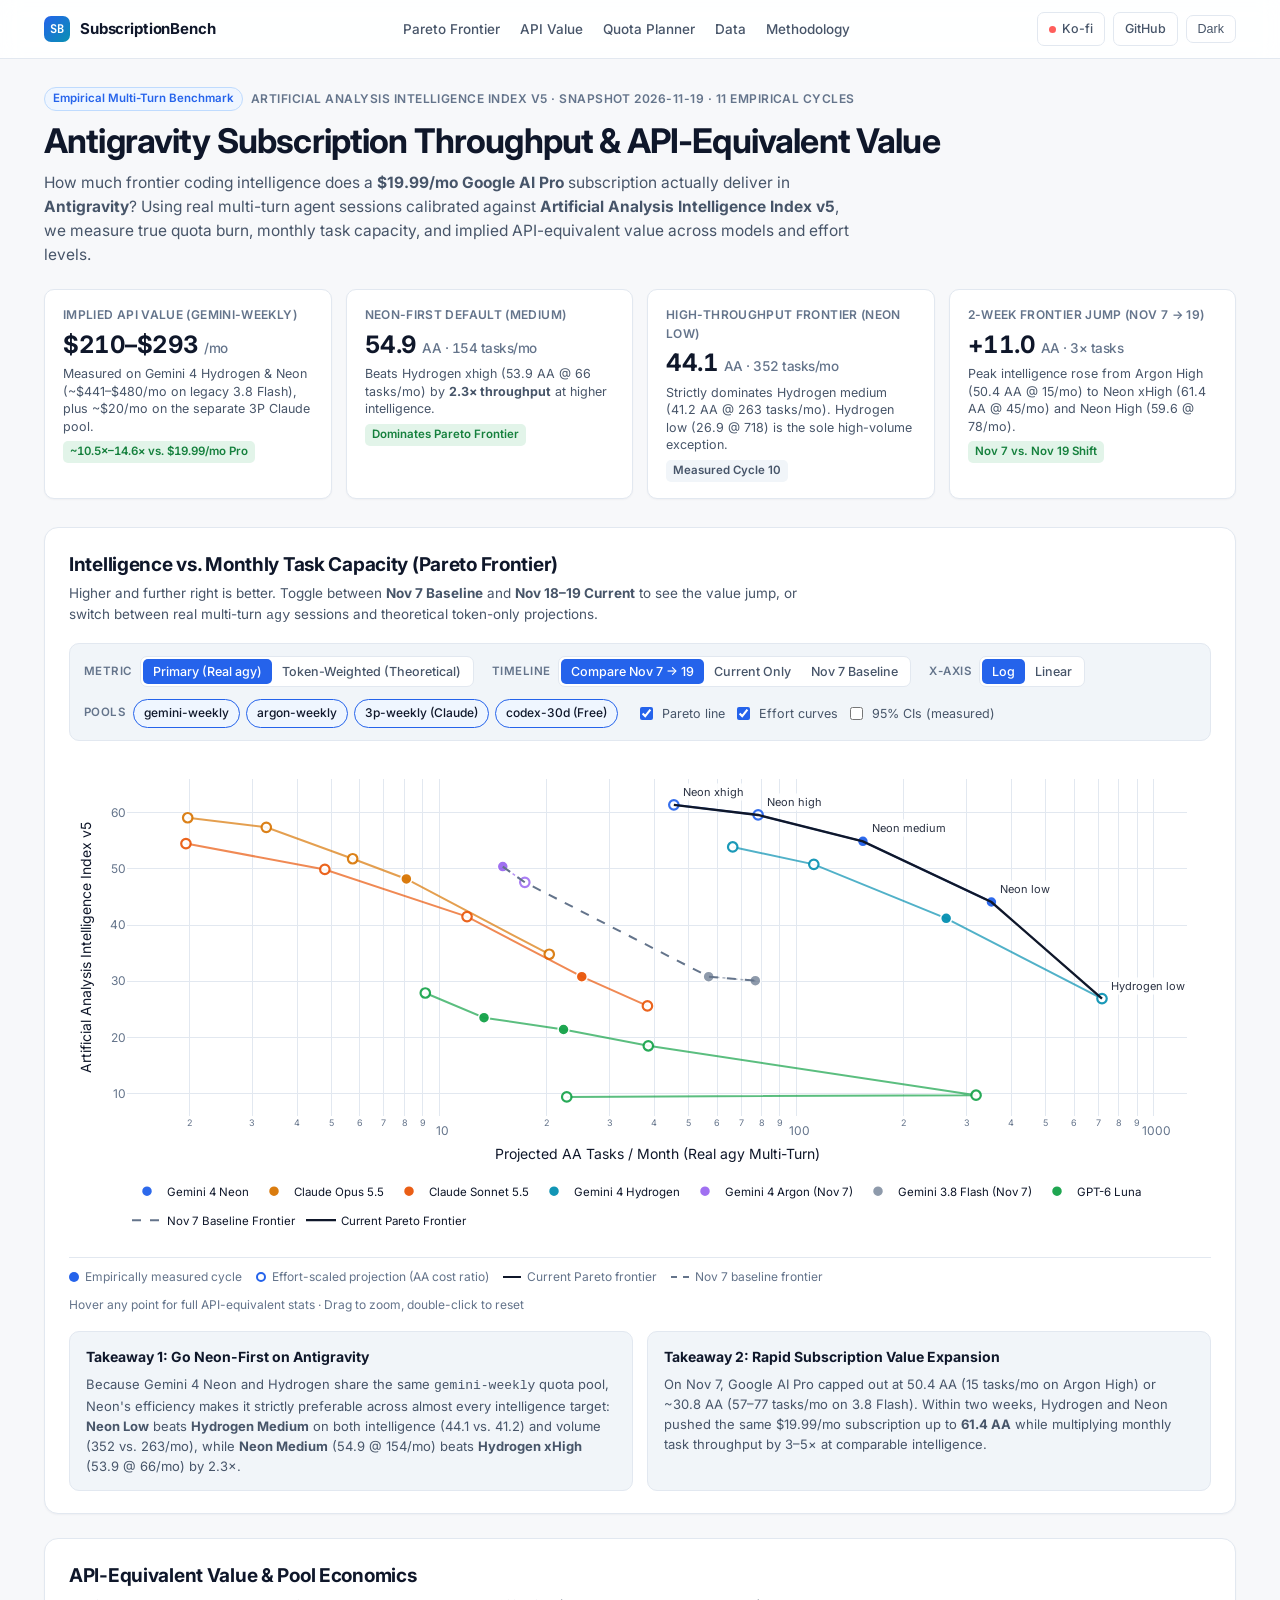
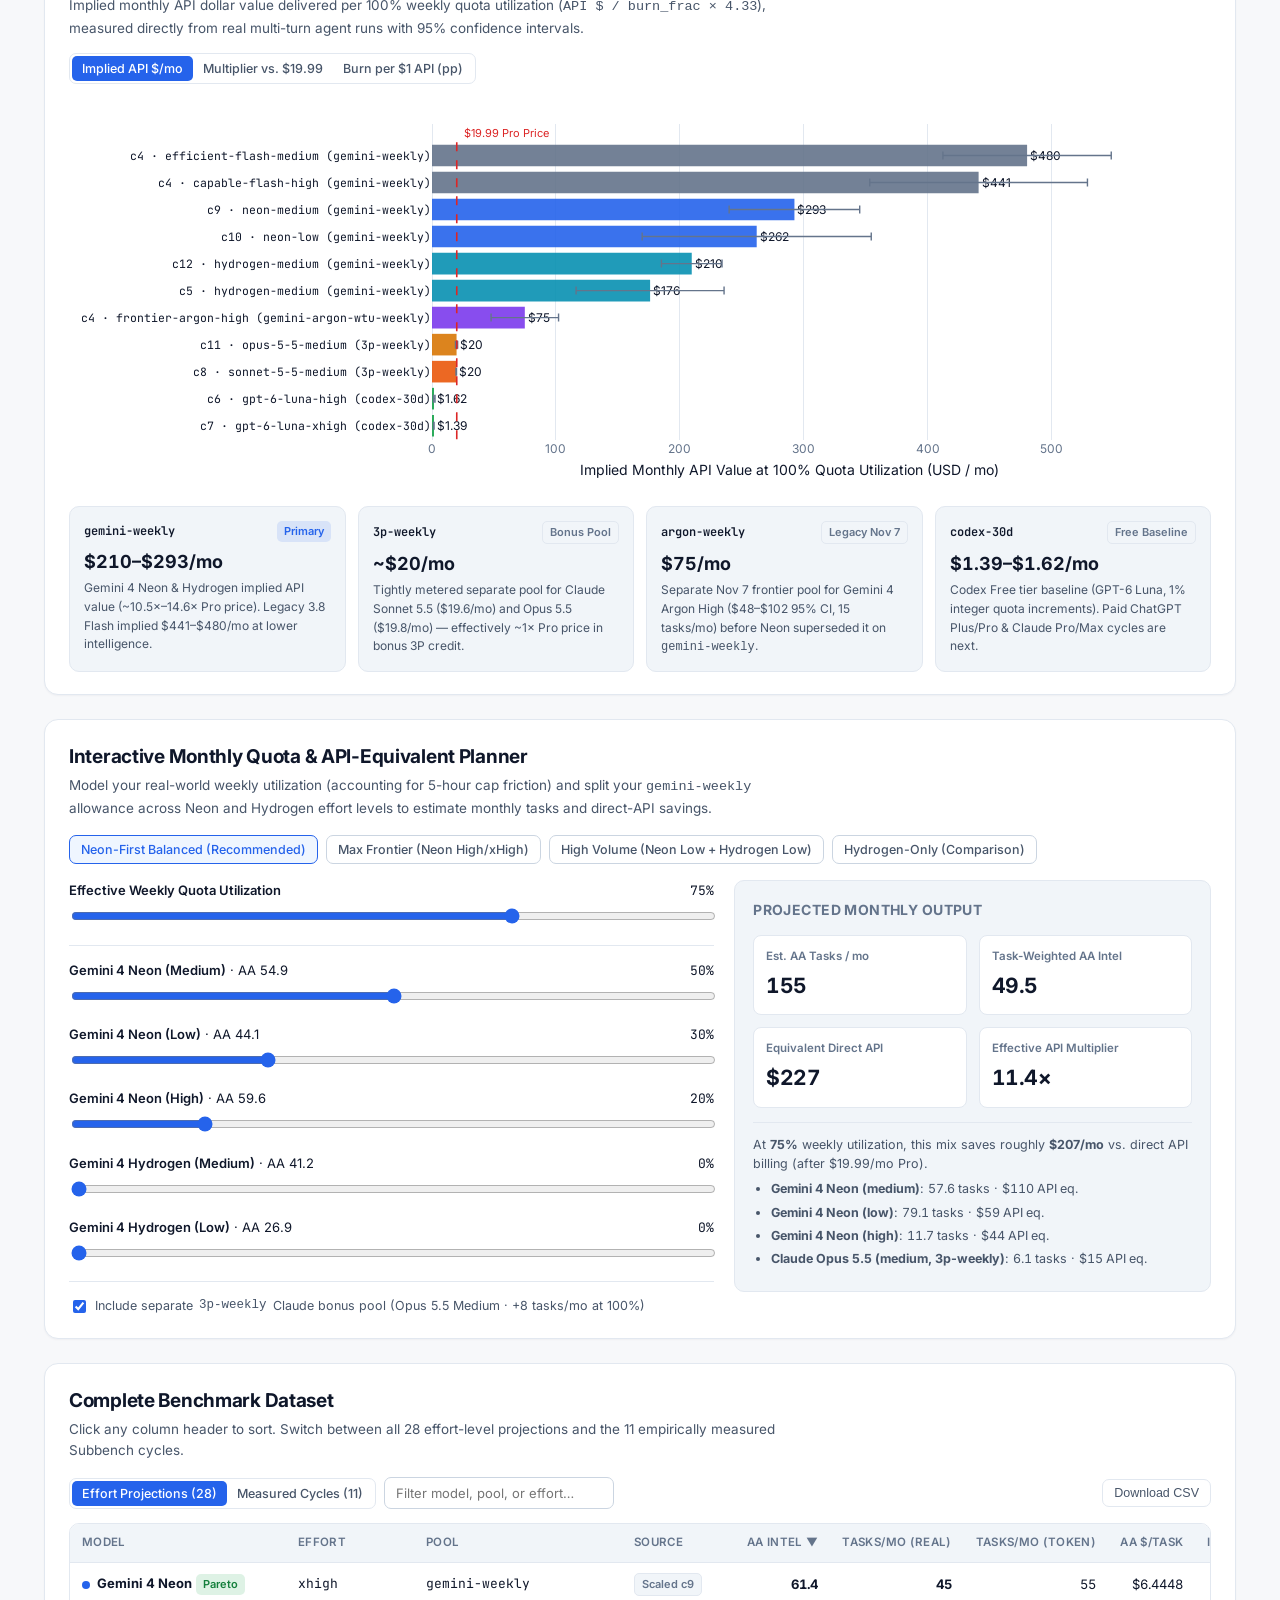
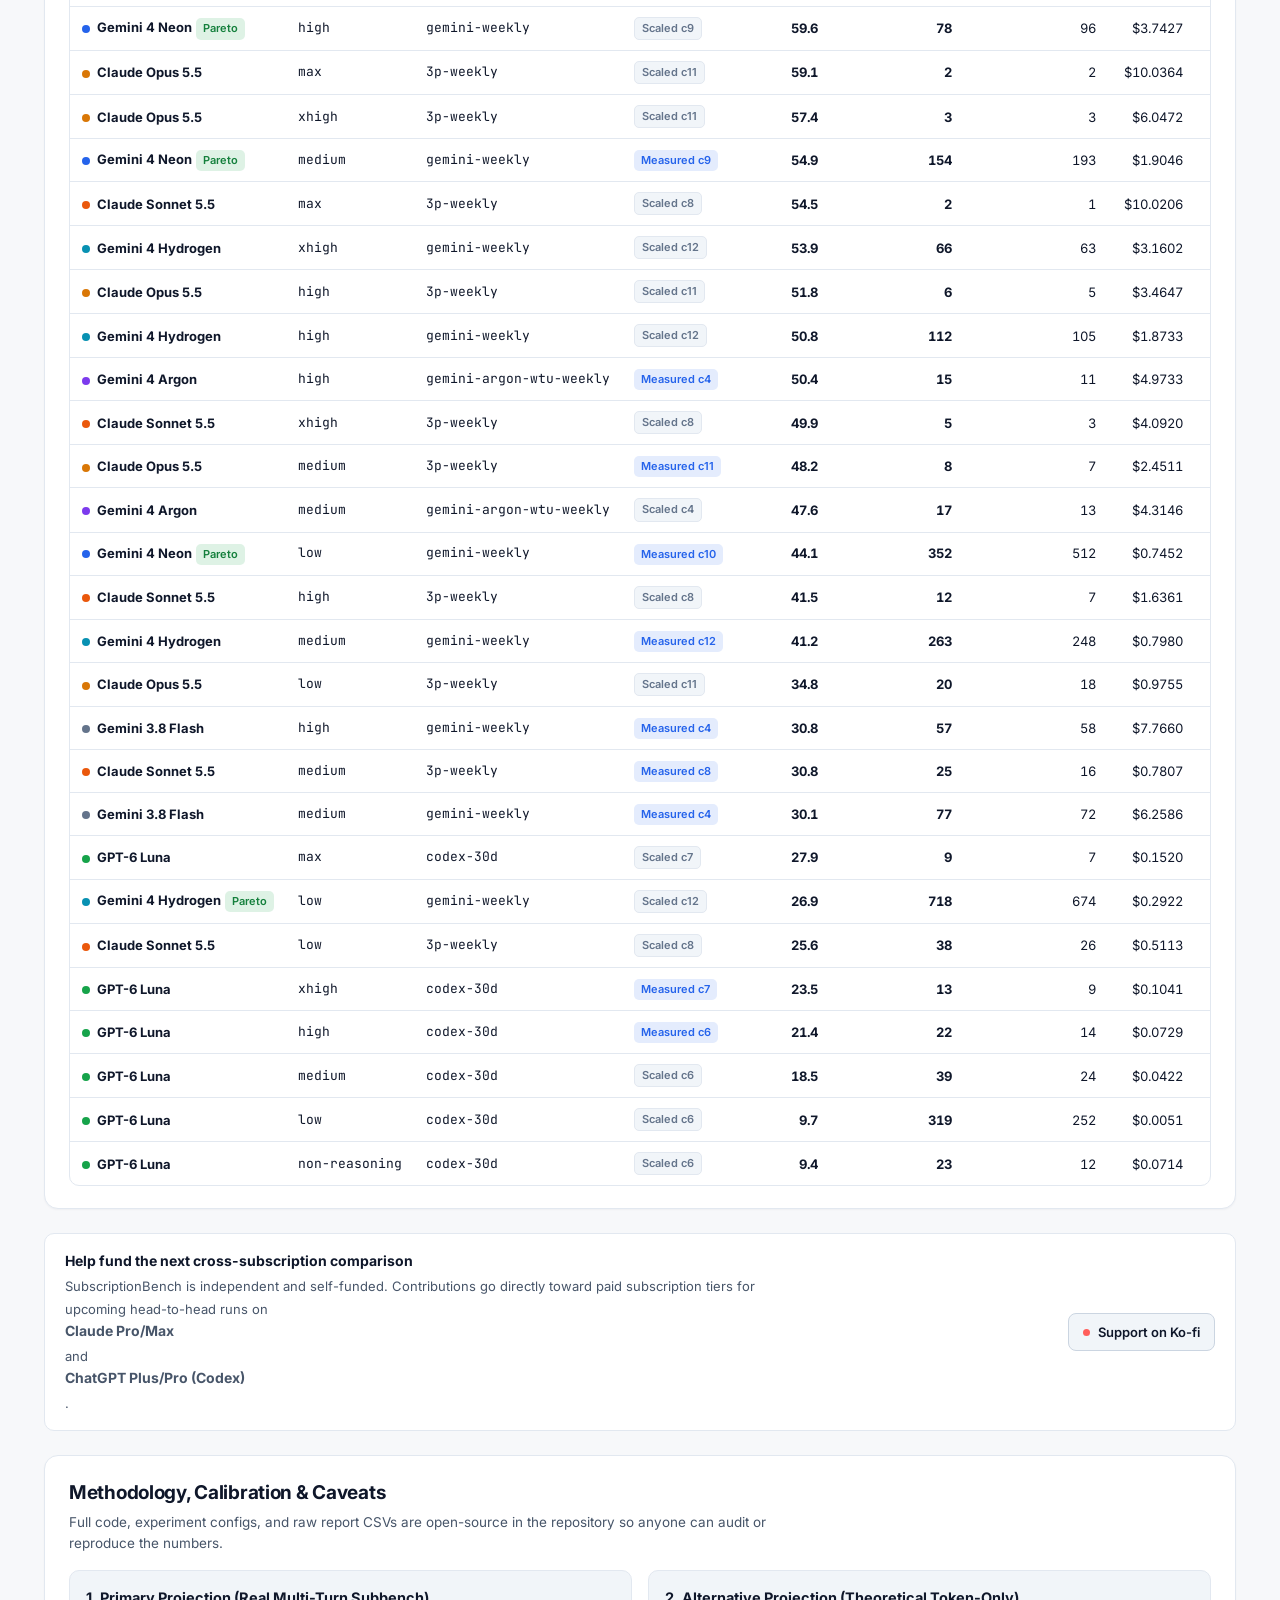
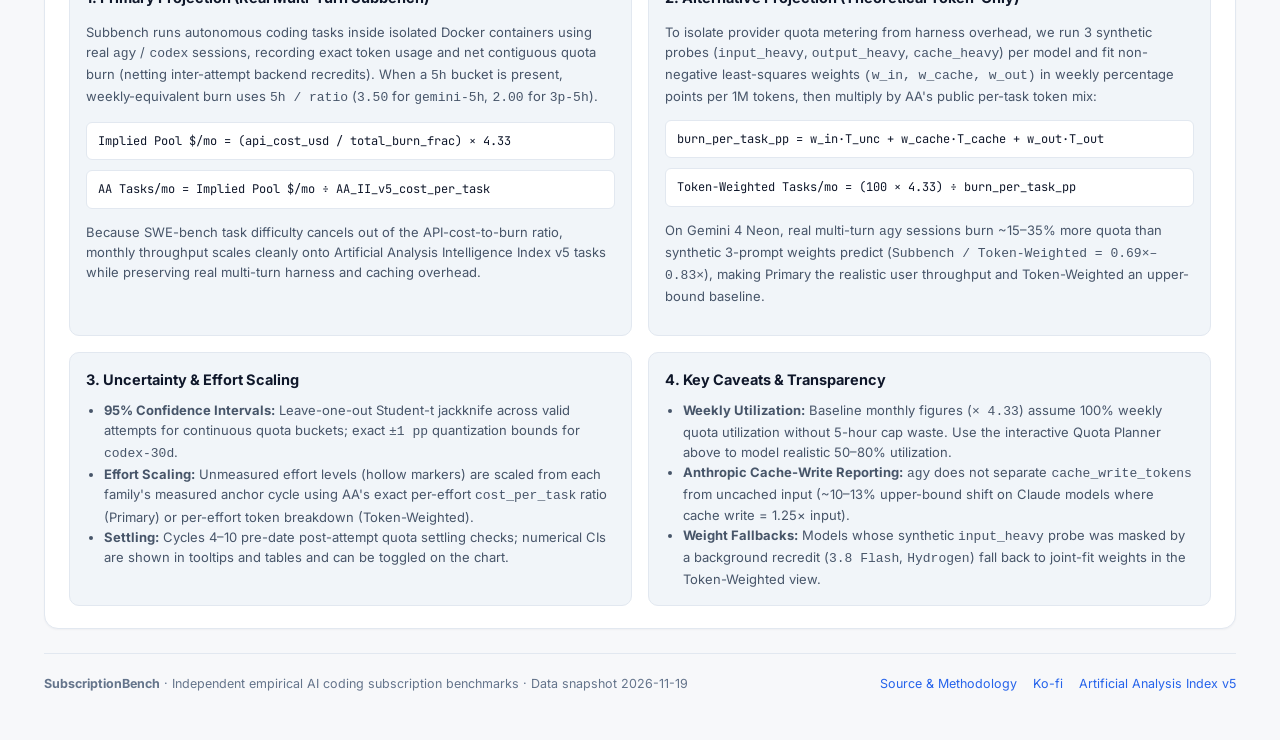
==== site/index.html @ be433f8e "feat(site): add interactive GitHub Pages benchmark dashboard and deploy workflow" ====
<!DOCTYPE html>
<html lang="en">
<head>
  <meta charset="UTF-8" />
  <meta name="viewport" content="width=device-width, initial-scale=1.0" />
  <title>SubscriptionBench — Antigravity Quota, Intelligence &amp; API-Equivalent Benchmark</title>
  <meta
    name="description"
    content="Empirical subscription quota and intelligence-per-dollar benchmark for Google AI Pro Antigravity (Gemini 4 Neon, Hydrogen, Argon, 3.8 Flash, Claude 5.5 3P) and Codex Free."
  />
  <meta property="og:title" content="SubscriptionBench — Antigravity Quota &amp; API-Equivalent Benchmark" />
  <meta
    property="og:description"
    content="Empirical multi-turn quota testing showing how Google AI Pro Antigravity value jumped with Gemini 4 Hydrogen &amp; Neon—and why Neon-first dominates the Pareto frontier."
  />
  <meta property="og:type" content="website" />
  <link rel="preconnect" href="https://fonts.googleapis.com" />
  <link rel="preconnect" href="https://fonts.gstatic.com" crossorigin />
  <link
    href="https://fonts.googleapis.com/css2?family=Inter:wght@400;500;600;700&family=JetBrains+Mono:wght@400;500;600;700&display=swap"
    rel="stylesheet"
  />
  <link rel="stylesheet" href="./styles.css" />
  <script src="https://cdn.plot.ly/plotly-2.35.2.min.js" defer></script>
  <script src="./config.js" defer></script>
  <script src="./app.js" defer></script>
</head>
<body>
  <header class="topbar">
    <div class="topbar-inner">
      <a class="brand" href="#top">
        <span class="brand-mark">SB</span>
        <span>SubscriptionBench</span>
      </a>
      <nav class="nav-links" aria-label="Primary">
        <a href="#pareto">Pareto Frontier</a>
        <a href="#api-value">API Value</a>
        <a href="#planner">Quota Planner</a>
        <a href="#data-table">Data</a>
        <a href="#methodology">Methodology</a>
      </nav>
      <div class="topbar-actions">
        <a id="nav-kofi" class="btn-subtle kofi-chip" href="https://ko-fi.com/YOUR_KOFI_HANDLE" target="_blank" rel="noopener noreferrer">
          <span class="kofi-dot" aria-hidden="true"></span>
          <span>Ko-fi</span>
        </a>
        <a id="nav-github" class="btn-subtle" href="https://github.com/YOUR_USERNAME/SubscriptionBench" target="_blank" rel="noopener noreferrer">
          GitHub
        </a>
        <button id="theme-toggle" class="btn-subtle" type="button" aria-label="Toggle color theme">
          Dark
        </button>
      </div>
    </div>
  </header>

  <main id="top" class="container">
    <!-- Hero -->
    <section class="hero">
      <div class="hero-eyebrow">
        <span class="pill-tag">Empirical Multi-Turn Benchmark</span>
        <span id="meta-snapshot">AA Intelligence Index v5 · Snapshot 2026-11-19</span>
      </div>
      <h1>Antigravity Subscription Throughput &amp; API-Equivalent Value</h1>
      <p class="hero-lead">
        How much frontier coding intelligence does a <strong>$19.99/mo Google AI Pro</strong> subscription actually deliver in
        <strong>Antigravity</strong>? Using real multi-turn agent sessions calibrated against
        <strong>Artificial Analysis Intelligence Index v5</strong>, we measure true quota burn, monthly task capacity, and implied API-equivalent value across models and effort levels.
      </p>

      <!-- KPI Strip -->
      <div class="kpi-grid">
        <div class="kpi-card">
          <div class="kpi-label">Implied API Value (gemini-weekly)</div>
          <div class="kpi-value tabular">$210–$293 <span class="kpi-unit">/mo</span></div>
          <div class="kpi-sub">Measured on Gemini 4 Hydrogen &amp; Neon (~$441–$480/mo on legacy 3.8 Flash), plus ~$20/mo on the separate 3P Claude pool.</div>
          <span class="kpi-badge positive tabular">~10.5×–14.6× vs. $19.99/mo Pro</span>
        </div>
        <div class="kpi-card">
          <div class="kpi-label">Neon-First Default (Medium)</div>
          <div class="kpi-value tabular">54.9 <span class="kpi-unit">AA · 154 tasks/mo</span></div>
          <div class="kpi-sub">Beats Hydrogen xhigh (53.9 AA @ 66 tasks/mo) by <strong>2.3× throughput</strong> at higher intelligence.</div>
          <span class="kpi-badge positive">Dominates Pareto Frontier</span>
        </div>
        <div class="kpi-card">
          <div class="kpi-label">High-Throughput Frontier (Neon Low)</div>
          <div class="kpi-value tabular">44.1 <span class="kpi-unit">AA · 352 tasks/mo</span></div>
          <div class="kpi-sub">Strictly dominates Hydrogen medium (41.2 AA @ 263 tasks/mo). Hydrogen low (26.9 @ 718) is the sole high-volume exception.</div>
          <span class="kpi-badge">Measured Cycle 10</span>
        </div>
        <div class="kpi-card">
          <div class="kpi-label">2-Week Frontier Jump (Nov 7 → 19)</div>
          <div class="kpi-value tabular">+11.0 <span class="kpi-unit">AA · 3× tasks</span></div>
          <div class="kpi-sub">Peak intelligence rose from Argon High (50.4 AA @ 15/mo) to Neon xHigh (61.4 AA @ 45/mo) and Neon High (59.6 @ 78/mo).</div>
          <span class="kpi-badge positive">Nov 7 vs. Nov 19 Shift</span>
        </div>
      </div>
    </section>

    <!-- Section 1: Interactive Pareto Frontier -->
    <section id="pareto" class="section-card">
      <div class="section-header">
        <div>
          <h2 class="section-title">Intelligence vs. Monthly Task Capacity (Pareto Frontier)</h2>
          <p class="section-desc">
            Higher and further right is better. Toggle between <strong>Nov 7 Baseline</strong> and <strong>Nov 18–19 Current</strong> to see the value jump, or switch between real multi-turn <code>agy</code> sessions and theoretical token-only projections.
          </p>
        </div>
      </div>

      <div class="toolbar">
        <div class="control-group">
          <span class="control-label">Metric</span>
          <div class="segmented" id="metric-toggle" role="group" aria-label="Projection method">
            <button type="button" data-value="primary" class="active">Primary (Real agy)</button>
            <button type="button" data-value="token">Token-Weighted (Theoretical)</button>
          </div>
        </div>

        <div class="control-group">
          <span class="control-label">Timeline</span>
          <div class="segmented" id="era-toggle" role="group" aria-label="Timeline filter">
            <button type="button" data-value="compare" class="active">Compare Nov 7 → 19</button>
            <button type="button" data-value="current">Current Only</button>
            <button type="button" data-value="nov7">Nov 7 Baseline</button>
          </div>
        </div>

        <div class="control-group">
          <span class="control-label">X-Axis</span>
          <div class="segmented" id="scale-toggle" role="group" aria-label="X-axis scale">
            <button type="button" data-value="log" class="active">Log</button>
            <button type="button" data-value="linear">Linear</button>
          </div>
        </div>

        <div class="control-group">
          <span class="control-label">Pools</span>
          <div class="pool-pills" id="pool-filters">
            <label class="pool-pill active"><input type="checkbox" value="gemini-weekly" checked />gemini-weekly</label>
            <label class="pool-pill active"><input type="checkbox" value="gemini-argon-wtu-weekly" checked />argon-weekly</label>
            <label class="pool-pill active"><input type="checkbox" value="3p-weekly" checked />3p-weekly (Claude)</label>
            <label class="pool-pill active"><input type="checkbox" value="codex-30d" checked />codex-30d (Free)</label>
          </div>
        </div>

        <div class="control-group">
          <label class="check-toggle"><input type="checkbox" id="toggle-pareto" checked /> Pareto line</label>
          <label class="check-toggle"><input type="checkbox" id="toggle-curves" checked /> Effort curves</label>
          <label class="check-toggle"><input type="checkbox" id="toggle-ci" /> 95% CIs (measured)</label>
        </div>
      </div>

      <div id="pareto-chart" class="plot-wrap" aria-label="Interactive Pareto Frontier Scatter Plot"></div>

      <div class="chart-footnote">
        <div class="legend-inline">
          <span class="legend-item"><span class="dot-solid"></span> Empirically measured cycle</span>
          <span class="legend-item"><span class="dot-hollow"></span> Effort-scaled projection (AA cost ratio)</span>
          <span class="legend-item"><span class="line-pareto"></span> Current Pareto frontier</span>
          <span class="legend-item"><span class="line-pareto-dashed"></span> Nov 7 baseline frontier</span>
        </div>
        <span>Hover any point for full API-equivalent stats · Drag to zoom, double-click to reset</span>
      </div>

      <div class="insight-grid">
        <div class="insight-box">
          <h3>Takeaway 1: Go Neon-First on Antigravity</h3>
          <p>
            Because Gemini 4 Neon and Hydrogen share the same <code>gemini-weekly</code> quota pool, Neon's efficiency makes it strictly preferable across almost every intelligence target: <strong>Neon Low</strong> beats <strong>Hydrogen Medium</strong> on both intelligence (44.1 vs. 41.2) and volume (352 vs. 263/mo), while <strong>Neon Medium</strong> (54.9 @ 154/mo) beats <strong>Hydrogen xHigh</strong> (53.9 @ 66/mo) by 2.3×.
          </p>
        </div>
        <div class="insight-box">
          <h3>Takeaway 2: Rapid Subscription Value Expansion</h3>
          <p>
            On Nov 7, Google AI Pro capped out at 50.4 AA (15 tasks/mo on Argon High) or ~30.8 AA (57–77 tasks/mo on 3.8 Flash). Within two weeks, Hydrogen and Neon pushed the same $19.99/mo subscription up to <strong>61.4 AA</strong> while multiplying monthly task throughput by 3–5× at comparable intelligence.
          </p>
        </div>
      </div>
    </section>

    <!-- Section 2: API-Equivalent Value & Pool Economics -->
    <section id="api-value" class="section-card">
      <div class="section-header">
        <div>
          <h2 class="section-title">API-Equivalent Value &amp; Pool Economics</h2>
          <p class="section-desc">
            Implied monthly API dollar value delivered per 100% weekly quota utilization (<code>API $ / burn_frac × 4.33</code>), measured directly from real multi-turn agent runs with 95% confidence intervals.
          </p>
        </div>
        <div class="segmented" id="api-metric-toggle" role="group" aria-label="API chart metric">
          <button type="button" data-value="usd" class="active">Implied API $/mo</button>
          <button type="button" data-value="mult">Multiplier vs. $19.99</button>
          <button type="button" data-value="burn">Burn per $1 API (pp)</button>
        </div>
      </div>

      <div id="api-value-chart" class="plot-wrap-sm" aria-label="Implied Monthly API Value Chart"></div>

      <div class="pool-grid">
        <div class="pool-card">
          <div class="pool-card-head">
            <span class="pool-card-name">gemini-weekly</span>
            <span class="badge badge-measured">Primary</span>
          </div>
          <div class="pool-card-val tabular">$210–$293/mo</div>
          <p class="pool-card-desc">
            Gemini 4 Neon &amp; Hydrogen implied API value (~10.5×–14.6× Pro price). Legacy 3.8 Flash implied $441–$480/mo at lower intelligence.
          </p>
        </div>
        <div class="pool-card">
          <div class="pool-card-head">
            <span class="pool-card-name">3p-weekly</span>
            <span class="badge badge-scaled">Bonus Pool</span>
          </div>
          <div class="pool-card-val tabular">~$20/mo</div>
          <p class="pool-card-desc">
            Tightly metered separate pool for Claude Sonnet 5.5 ($19.6/mo) and Opus 5.5 ($19.8/mo) — effectively ~1× Pro price in bonus 3P credit.
          </p>
        </div>
        <div class="pool-card">
          <div class="pool-card-head">
            <span class="pool-card-name">argon-weekly</span>
            <span class="badge badge-scaled">Legacy Nov 7</span>
          </div>
          <div class="pool-card-val tabular">$75/mo</div>
          <p class="pool-card-desc">
            Separate Nov 7 frontier pool for Gemini 4 Argon High ($48–$102 95% CI, 15 tasks/mo) before Neon superseded it on <code>gemini-weekly</code>.
          </p>
        </div>
        <div class="pool-card">
          <div class="pool-card-head">
            <span class="pool-card-name">codex-30d</span>
            <span class="badge badge-scaled">Free Baseline</span>
          </div>
          <div class="pool-card-val tabular">$1.39–$1.62/mo</div>
          <p class="pool-card-desc">
            Codex Free tier baseline (GPT-6 Luna, 1% integer quota increments). Paid ChatGPT Plus/Pro &amp; Claude Pro/Max cycles are next.
          </p>
        </div>
      </div>
    </section>

    <!-- Section 3: Interactive Monthly Quota & API-Equivalent Mix Planner -->
    <section id="planner" class="section-card">
      <div class="section-header">
        <div>
          <h2 class="section-title">Interactive Monthly Quota &amp; API-Equivalent Planner</h2>
          <p class="section-desc">
            Model your real-world weekly utilization (accounting for 5-hour cap friction) and split your <code>gemini-weekly</code> allowance across Neon and Hydrogen effort levels to estimate monthly tasks and direct-API savings.
          </p>
        </div>
      </div>

      <div class="preset-row" id="planner-presets">
        <button type="button" class="preset-btn active" data-preset="neon-balanced">Neon-First Balanced (Recommended)</button>
        <button type="button" class="preset-btn" data-preset="neon-frontier">Max Frontier (Neon High/xHigh)</button>
        <button type="button" class="preset-btn" data-preset="high-volume">High Volume (Neon Low + Hydrogen Low)</button>
        <button type="button" class="preset-btn" data-preset="hydrogen-only">Hydrogen-Only (Comparison)</button>
      </div>

      <div class="planner-grid">
        <div>
          <div class="slider-row">
            <div class="slider-head">
              <strong>Effective Weekly Quota Utilization</strong>
              <span class="mono tabular" id="val-util">75%</span>
            </div>
            <input type="range" id="sl-util" min="20" max="100" step="5" value="75" />
          </div>

          <hr class="planner-divider" />

          <div class="slider-row">
            <div class="slider-head">
              <span><strong>Gemini 4 Neon (Medium)</strong> · AA 54.9</span>
              <span class="mono tabular" id="val-neon-med">50%</span>
            </div>
            <input type="range" id="sl-neon-med" min="0" max="100" step="5" value="50" />
          </div>

          <div class="slider-row">
            <div class="slider-head">
              <span><strong>Gemini 4 Neon (Low)</strong> · AA 44.1</span>
              <span class="mono tabular" id="val-neon-low">30%</span>
            </div>
            <input type="range" id="sl-neon-low" min="0" max="100" step="5" value="30" />
          </div>

          <div class="slider-row">
            <div class="slider-head">
              <span><strong>Gemini 4 Neon (High)</strong> · AA 59.6</span>
              <span class="mono tabular" id="val-neon-high">20%</span>
            </div>
            <input type="range" id="sl-neon-high" min="0" max="100" step="5" value="20" />
          </div>

          <div class="slider-row">
            <div class="slider-head">
              <span><strong>Gemini 4 Hydrogen (Medium)</strong> · AA 41.2</span>
              <span class="mono tabular" id="val-hydro-med">0%</span>
            </div>
            <input type="range" id="sl-hydro-med" min="0" max="100" step="5" value="0" />
          </div>

          <div class="slider-row">
            <div class="slider-head">
              <span><strong>Gemini 4 Hydrogen (Low)</strong> · AA 26.9</span>
              <span class="mono tabular" id="val-hydro-low">0%</span>
            </div>
            <input type="range" id="sl-hydro-low" min="0" max="100" step="5" value="0" />
          </div>

          <hr class="planner-divider" />

          <div class="control-group">
            <label class="check-toggle">
              <input type="checkbox" id="chk-include-3p" checked />
              Include separate <code>3p-weekly</code> Claude bonus pool (Opus 5.5 Medium · +8 tasks/mo at 100%)
            </label>
          </div>
        </div>

        <div class="planner-results">
          <h3>Projected Monthly Output</h3>
          <div class="planner-stat-grid">
            <div class="planner-stat">
              <div class="planner-stat-label">Est. AA Tasks / mo</div>
              <div class="planner-stat-val tabular" id="res-tasks">—</div>
            </div>
            <div class="planner-stat">
              <div class="planner-stat-label">Task-Weighted AA Intel</div>
              <div class="planner-stat-val tabular" id="res-intel">—</div>
            </div>
            <div class="planner-stat">
              <div class="planner-stat-label">Equivalent Direct API</div>
              <div class="planner-stat-val tabular" id="res-api-usd">—</div>
            </div>
            <div class="planner-stat">
              <div class="planner-stat-label">Effective API Multiplier</div>
              <div class="planner-stat-val tabular" id="res-mult">—</div>
            </div>
          </div>
          <div class="planner-breakdown" id="res-breakdown"></div>
        </div>
      </div>
    </section>

    <!-- Section 4: Complete Data Table -->
    <section id="data-table" class="section-card">
      <div class="section-header">
        <div>
          <h2 class="section-title">Complete Benchmark Dataset</h2>
          <p class="section-desc">
            Click any column header to sort. Switch between all 28 effort-level projections and the 11 empirically measured Subbench cycles.
          </p>
        </div>
      </div>

      <div class="table-controls">
        <div class="control-group">
          <div class="segmented" id="table-view-toggle" role="group" aria-label="Table view">
            <button type="button" data-value="projections" class="active">Effort Projections (28)</button>
            <button type="button" data-value="measured">Measured Cycles (11)</button>
          </div>
          <input
            type="search"
            id="table-search"
            class="search-input"
            placeholder="Filter model, pool, or effort…"
            aria-label="Filter table rows"
          />
        </div>
        <button type="button" id="btn-download-csv" class="btn-subtle">Download CSV</button>
      </div>

      <div class="table-scroll">
        <table class="data-table" id="benchmark-table">
          <thead></thead>
          <tbody></tbody>
        </table>
      </div>
    </section>

    <!-- Subtle Ko-fi Support Strip -->
    <section class="support-strip" aria-label="Support future benchmarks">
      <div class="support-copy">
        <strong>Help fund the next cross-subscription comparison</strong>
        <span>
          SubscriptionBench is independent and self-funded. Contributions go directly toward paid subscription tiers for upcoming head-to-head runs on <strong>Claude Pro/Max</strong> and <strong>ChatGPT Plus/Pro (Codex)</strong>.
        </span>
      </div>
      <a id="banner-kofi" class="btn-kofi" href="https://ko-fi.com/YOUR_KOFI_HANDLE" target="_blank" rel="noopener noreferrer">
        <span class="kofi-dot" aria-hidden="true"></span>
        <span>Support on Ko-fi</span>
      </a>
    </section>

    <!-- Section 5: Methodology & Caveats -->
    <section id="methodology" class="section-card">
      <div class="section-header">
        <div>
          <h2 class="section-title">Methodology, Calibration &amp; Caveats</h2>
          <p class="section-desc">
            Full code, experiment configs, and raw report CSVs are open-source in the repository so anyone can audit or reproduce the numbers.
          </p>
        </div>
      </div>

      <div class="method-grid">
        <div class="method-block">
          <h3>1. Primary Projection (Real Multi-Turn Subbench)</h3>
          <p>
            Subbench runs autonomous coding tasks inside isolated Docker containers using real <code>agy</code> / <code>codex</code> sessions, recording exact token usage and net contiguous quota burn (netting inter-attempt backend recredits). When a <code>5h</code> bucket is present, weekly-equivalent burn uses <code>5h / ratio</code> (<code>3.50</code> for <code>gemini-5h</code>, <code>2.00</code> for <code>3p-5h</code>).
          </p>
          <code class="formula">Implied Pool $/mo = (api_cost_usd / total_burn_frac) × 4.33</code>
          <code class="formula">AA Tasks/mo = Implied Pool $/mo ÷ AA_II_v5_cost_per_task</code>
          <p>
            Because SWE-bench task difficulty cancels out of the API-cost-to-burn ratio, monthly throughput scales cleanly onto Artificial Analysis Intelligence Index v5 tasks while preserving real multi-turn harness and caching overhead.
          </p>
        </div>

        <div class="method-block">
          <h3>2. Alternative Projection (Theoretical Token-Only)</h3>
          <p>
            To isolate provider quota metering from harness overhead, we run 3 synthetic probes (<code>input_heavy</code>, <code>output_heavy</code>, <code>cache_heavy</code>) per model and fit non-negative least-squares weights <code>(w_in, w_cache, w_out)</code> in weekly percentage points per 1M tokens, then multiply by AA's public per-task token mix:
          </p>
          <code class="formula">burn_per_task_pp = w_in·T_unc + w_cache·T_cache + w_out·T_out</code>
          <code class="formula">Token-Weighted Tasks/mo = (100 × 4.33) ÷ burn_per_task_pp</code>
          <p>
            On Gemini 4 Neon, real multi-turn <code>agy</code> sessions burn ~15–35% more quota than synthetic 3-prompt weights predict (<code>Subbench / Token-Weighted = 0.69×–0.83×</code>), making Primary the realistic user throughput and Token-Weighted an upper-bound baseline.
          </p>
        </div>

        <div class="method-block">
          <h3>3. Uncertainty &amp; Effort Scaling</h3>
          <ul>
            <li><strong>95% Confidence Intervals:</strong> Leave-one-out Student-t jackknife across valid attempts for continuous quota buckets; exact <code>±1 pp</code> quantization bounds for <code>codex-30d</code>.</li>
            <li><strong>Effort Scaling:</strong> Unmeasured effort levels (hollow markers) are scaled from each family's measured anchor cycle using AA's exact per-effort <code>cost_per_task</code> ratio (Primary) or per-effort token breakdown (Token-Weighted).</li>
            <li><strong>Settling:</strong> Cycles 4–10 pre-date post-attempt quota settling checks; numerical CIs are shown in tooltips and tables and can be toggled on the chart.</li>
          </ul>
        </div>

        <div class="method-block">
          <h3>4. Key Caveats &amp; Transparency</h3>
          <ul>
            <li><strong>Weekly Utilization:</strong> Baseline monthly figures (<code>× 4.33</code>) assume 100% weekly quota utilization without 5-hour cap waste. Use the interactive Quota Planner above to model realistic 50–80% utilization.</li>
            <li><strong>Anthropic Cache-Write Reporting:</strong> <code>agy</code> does not separate <code>cache_write_tokens</code> from uncached input (~10–13% upper-bound shift on Claude models where cache write = 1.25× input).</li>
            <li><strong>Weight Fallbacks:</strong> Models whose synthetic <code>input_heavy</code> probe was masked by a background recredit (<code>3.8 Flash</code>, <code>Hydrogen</code>) fall back to joint-fit weights in the Token-Weighted view.</li>
          </ul>
        </div>
      </div>
    </section>

    <footer class="footer">
      <div>
        <strong>SubscriptionBench</strong> · Independent empirical AI coding subscription benchmarks · Data snapshot <span id="footer-date">2026-11-19</span>
      </div>
      <div class="footer-links">
        <a id="footer-github" href="https://github.com/YOUR_USERNAME/SubscriptionBench" target="_blank" rel="noopener noreferrer">Source &amp; Methodology</a>
        <a id="footer-kofi" href="https://ko-fi.com/YOUR_KOFI_HANDLE" target="_blank" rel="noopener noreferrer">Ko-fi</a>
        <a href="https://artificialanalysis.ai" target="_blank" rel="noopener noreferrer">Artificial Analysis Index v5</a>
      </div>
    </footer>
  </main>
</body>
</html>
---- site/styles.css ----
:root {
  --bg: #f7f8fa;
  --surface: #ffffff;
  --surface-subtle: #f1f5f9;
  --text: #0f172a;
  --text-secondary: #475569;
  --text-muted: #64748b;
  --border: #e2e8f0;
  --border-strong: #cbd5e1;
  --accent: #2563eb;
  --accent-soft: #eff6ff;
  --accent-border: #bfdbfe;
  --teal: #0891b2;
  --amber: #d97706;
  --green: #16a34a;
  --purple: #7c3aed;
  --radius-sm: 6px;
  --radius-md: 10px;
  --radius-lg: 14px;
  --shadow-sm: 0 1px 2px rgba(15, 23, 42, 0.04);
  --shadow-md: 0 4px 12px rgba(15, 23, 42, 0.05);
  --font-sans: "Inter", -apple-system, BlinkMacSystemFont, "Segoe UI", Roboto, sans-serif;
  --font-mono: "JetBrains Mono", ui-monospace, SFMono-Regular, Menlo, Monaco, Consolas, monospace;
}

[data-theme="dark"] {
  --bg: #0b1120;
  --surface: #111827;
  --surface-subtle: #1e293b;
  --text: #f1f5f9;
  --text-secondary: #cbd5e1;
  --text-muted: #94a3b8;
  --border: #1f2937;
  --border-strong: #334155;
  --accent: #3b82f6;
  --accent-soft: rgba(59, 130, 246, 0.14);
  --accent-border: rgba(59, 130, 246, 0.35);
  --shadow-sm: 0 1px 2px rgba(0, 0, 0, 0.25);
  --shadow-md: 0 6px 16px rgba(0, 0, 0, 0.35);
}

*,
*::before,
*::after {
  box-sizing: border-box;
}

html {
  scroll-behavior: smooth;
}

body {
  margin: 0;
  background: var(--bg);
  color: var(--text);
  font-family: var(--font-sans);
  font-size: 15px;
  line-height: 1.55;
  -webkit-font-smoothing: antialiased;
}

.mono {
  font-family: var(--font-mono);
}

.tabular {
  font-variant-numeric: tabular-nums;
}

a {
  color: var(--accent);
  text-decoration: none;
}

a:hover {
  text-decoration: underline;
}

/* Header */
.topbar {
  position: sticky;
  top: 0;
  z-index: 40;
  background: color-mix(in srgb, var(--surface) 88%, transparent);
  backdrop-filter: blur(10px);
  border-bottom: 1px solid var(--border);
}

.topbar-inner {
  max-width: 1240px;
  margin: 0 auto;
  padding: 0 24px;
  height: 58px;
  display: flex;
  align-items: center;
  justify-content: space-between;
  gap: 16px;
}

.brand {
  display: flex;
  align-items: center;
  gap: 10px;
  font-weight: 700;
  font-size: 15px;
  letter-spacing: -0.01em;
  color: var(--text);
  text-decoration: none;
}

.brand:hover {
  text-decoration: none;
}

.brand-mark {
  width: 26px;
  height: 26px;
  border-radius: 7px;
  background: linear-gradient(135deg, #2563eb, #0891b2);
  color: #fff;
  display: inline-flex;
  align-items: center;
  justify-content: center;
  font-family: var(--font-mono);
  font-size: 12px;
  font-weight: 700;
}

.nav-links {
  display: flex;
  align-items: center;
  gap: 20px;
  font-size: 13.5px;
  font-weight: 500;
}

.nav-links a {
  color: var(--text-secondary);
}

.nav-links a:hover {
  color: var(--text);
  text-decoration: none;
}

.topbar-actions {
  display: flex;
  align-items: center;
  gap: 8px;
}

.btn-subtle {
  display: inline-flex;
  align-items: center;
  gap: 6px;
  padding: 6px 11px;
  border-radius: 7px;
  border: 1px solid var(--border);
  background: var(--surface);
  color: var(--text-secondary);
  font-size: 12.5px;
  font-weight: 500;
  cursor: pointer;
  transition: border-color 0.15s, color 0.15s, background 0.15s;
}

.btn-subtle:hover {
  border-color: var(--border-strong);
  color: var(--text);
  text-decoration: none;
}

.kofi-chip {
  color: var(--text-secondary);
}

.kofi-dot {
  width: 7px;
  height: 7px;
  border-radius: 50%;
  background: #ff5e5b;
  display: inline-block;
}

/* Main Container */
.container {
  max-width: 1240px;
  margin: 0 auto;
  padding: 28px 24px 64px;
}

/* Hero */
.hero {
  margin-bottom: 24px;
}

.hero-eyebrow {
  display: flex;
  flex-wrap: wrap;
  align-items: center;
  gap: 8px;
  margin-bottom: 10px;
  font-size: 12px;
  font-weight: 600;
  color: var(--text-muted);
  text-transform: uppercase;
  letter-spacing: 0.04em;
}

.pill-tag {
  display: inline-flex;
  align-items: center;
  gap: 5px;
  padding: 2px 8px;
  border-radius: 999px;
  background: var(--accent-soft);
  border: 1px solid var(--accent-border);
  color: var(--accent);
  font-size: 11.5px;
  font-weight: 600;
  text-transform: none;
  letter-spacing: 0;
}

.hero h1 {
  margin: 0 0 10px;
  font-size: clamp(24px, 3vw, 34px);
  line-height: 1.18;
  letter-spacing: -0.025em;
  font-weight: 700;
}

.hero-lead {
  margin: 0;
  max-width: 820px;
  color: var(--text-secondary);
  font-size: 15.5px;
}

/* KPI Strip */
.kpi-grid {
  display: grid;
  grid-template-columns: repeat(4, minmax(0, 1fr));
  gap: 14px;
  margin: 22px 0 28px;
}

.kpi-card {
  background: var(--surface);
  border: 1px solid var(--border);
  border-radius: var(--radius-md);
  padding: 16px 18px;
  box-shadow: var(--shadow-sm);
}

.kpi-label {
  font-size: 12px;
  font-weight: 600;
  color: var(--text-muted);
  text-transform: uppercase;
  letter-spacing: 0.03em;
  margin-bottom: 6px;
}

.kpi-value {
  font-size: 24px;
  font-weight: 700;
  letter-spacing: -0.02em;
  color: var(--text);
  line-height: 1.2;
}

.kpi-value .kpi-unit {
  font-size: 13.5px;
  font-weight: 500;
  color: var(--text-muted);
}

.kpi-sub {
  margin-top: 6px;
  font-size: 12.5px;
  color: var(--text-secondary);
  line-height: 1.4;
}

.kpi-badge {
  display: inline-block;
  margin-top: 6px;
  padding: 2px 7px;
  border-radius: 5px;
  font-size: 11.5px;
  font-weight: 600;
  background: var(--surface-subtle);
  color: var(--text-secondary);
}

.kpi-badge.positive {
  background: rgba(22, 163, 74, 0.12);
  color: #15803d;
}

[data-theme="dark"] .kpi-badge.positive {
  color: #4ade80;
}

/* Section Cards */
.section-card {
  background: var(--surface);
  border: 1px solid var(--border);
  border-radius: var(--radius-lg);
  padding: 22px 24px;
  margin-bottom: 24px;
  box-shadow: var(--shadow-sm);
}

.section-header {
  display: flex;
  flex-wrap: wrap;
  align-items: flex-start;
  justify-content: space-between;
  gap: 14px;
  margin-bottom: 16px;
}

.section-title {
  margin: 0 0 4px;
  font-size: 19px;
  font-weight: 700;
  letter-spacing: -0.015em;
}

.section-desc {
  margin: 0;
  font-size: 13.5px;
  color: var(--text-secondary);
  max-width: 740px;
}

/* Controls Toolbar */
.toolbar {
  display: flex;
  flex-wrap: wrap;
  align-items: center;
  gap: 12px 18px;
  padding: 12px 14px;
  background: var(--surface-subtle);
  border: 1px solid var(--border);
  border-radius: var(--radius-md);
  margin-bottom: 16px;
}

.control-group {
  display: flex;
  align-items: center;
  gap: 8px;
  flex-wrap: wrap;
}

.control-label {
  font-size: 11.5px;
  font-weight: 600;
  color: var(--text-muted);
  text-transform: uppercase;
  letter-spacing: 0.04em;
}

.segmented {
  display: inline-flex;
  background: var(--surface);
  border: 1px solid var(--border);
  border-radius: 7px;
  padding: 2px;
}

.segmented button {
  border: none;
  background: transparent;
  color: var(--text-secondary);
  font-family: inherit;
  font-size: 12.5px;
  font-weight: 500;
  padding: 5px 10px;
  border-radius: 5px;
  cursor: pointer;
  transition: background 0.15s, color 0.15s;
}

.segmented button.active {
  background: var(--accent);
  color: #ffffff;
}

.pool-pills {
  display: flex;
  flex-wrap: wrap;
  gap: 6px;
}

.pool-pill {
  display: inline-flex;
  align-items: center;
  gap: 6px;
  padding: 4px 10px;
  border-radius: 999px;
  border: 1px solid var(--border-strong);
  background: var(--surface);
  color: var(--text-secondary);
  font-size: 12px;
  font-weight: 500;
  cursor: pointer;
  user-select: none;
  transition: all 0.15s;
}

.pool-pill.active {
  border-color: var(--accent);
  background: var(--accent-soft);
  color: var(--text);
}

.pool-pill input {
  display: none;
}

.check-toggle {
  display: inline-flex;
  align-items: center;
  gap: 6px;
  font-size: 12.5px;
  color: var(--text-secondary);
  cursor: pointer;
  user-select: none;
}

.check-toggle input {
  accent-color: var(--accent);
  cursor: pointer;
}

/* Plot Containers */
.plot-wrap {
  width: 100%;
  min-height: 490px;
}

.plot-wrap-sm {
  width: 100%;
  min-height: 390px;
}

.chart-footnote {
  margin-top: 10px;
  display: flex;
  flex-wrap: wrap;
  align-items: center;
  justify-content: space-between;
  gap: 10px;
  font-size: 12px;
  color: var(--text-muted);
  border-top: 1px solid var(--border);
  padding-top: 10px;
}

.legend-inline {
  display: flex;
  flex-wrap: wrap;
  align-items: center;
  gap: 14px;
}

.legend-item {
  display: inline-flex;
  align-items: center;
  gap: 6px;
}

.dot-solid {
  width: 10px;
  height: 10px;
  border-radius: 50%;
  background: var(--accent);
  display: inline-block;
}

.dot-hollow {
  width: 10px;
  height: 10px;
  border-radius: 50%;
  border: 2px solid var(--accent);
  background: var(--surface);
  display: inline-block;
}

.line-pareto {
  width: 18px;
  height: 0;
  border-top: 2px solid var(--text);
  display: inline-block;
}

.line-pareto-dashed {
  width: 18px;
  height: 0;
  border-top: 2px dashed var(--text-muted);
  display: inline-block;
}

/* Key Insight Callout */
.insight-grid {
  display: grid;
  grid-template-columns: repeat(2, minmax(0, 1fr));
  gap: 14px;
  margin-top: 16px;
}

.insight-box {
  padding: 14px 16px;
  border-radius: var(--radius-md);
  border: 1px solid var(--border);
  background: var(--surface-subtle);
}

.insight-box h3 {
  margin: 0 0 6px;
  font-size: 14px;
  font-weight: 700;
}

.insight-box p {
  margin: 0;
  font-size: 13px;
  color: var(--text-secondary);
}

/* Pool Cards */
.pool-grid {
  display: grid;
  grid-template-columns: repeat(4, minmax(0, 1fr));
  gap: 12px;
  margin-top: 16px;
}

.pool-card {
  padding: 14px;
  border-radius: var(--radius-md);
  border: 1px solid var(--border);
  background: var(--surface-subtle);
}

.pool-card-head {
  display: flex;
  justify-content: space-between;
  align-items: center;
  gap: 6px;
  margin-bottom: 6px;
}

.pool-card-name {
  font-family: var(--font-mono);
  font-size: 12px;
  font-weight: 600;
  color: var(--text);
}

.pool-card-val {
  font-size: 18px;
  font-weight: 700;
  margin: 2px 0 4px;
}

.pool-card-desc {
  font-size: 12px;
  color: var(--text-secondary);
  margin: 0;
}

/* Interactive Quota Planner */
.planner-grid {
  display: grid;
  grid-template-columns: 1.15fr 0.85fr;
  gap: 20px;
  align-items: start;
}

.preset-row {
  display: flex;
  flex-wrap: wrap;
  gap: 8px;
  margin-bottom: 16px;
}

.preset-btn {
  padding: 6px 11px;
  border-radius: 7px;
  border: 1px solid var(--border-strong);
  background: var(--surface);
  color: var(--text-secondary);
  font-family: inherit;
  font-size: 12.5px;
  font-weight: 500;
  cursor: pointer;
  transition: all 0.15s;
}

.preset-btn:hover,
.preset-btn.active {
  border-color: var(--accent);
  background: var(--accent-soft);
  color: var(--accent);
}

.slider-row {
  margin-bottom: 14px;
}

.slider-head {
  display: flex;
  justify-content: space-between;
  align-items: baseline;
  font-size: 13px;
  margin-bottom: 5px;
}

.slider-head strong {
  font-weight: 600;
}

.slider-row input[type="range"] {
  width: 100%;
  accent-color: var(--accent);
  cursor: pointer;
}

.planner-divider {
  border: none;
  border-top: 1px solid var(--border);
  margin: 14px 0;
}

.planner-results {
  background: var(--surface-subtle);
  border: 1px solid var(--border);
  border-radius: var(--radius-md);
  padding: 18px;
}

.planner-results h3 {
  margin: 0 0 14px;
  font-size: 14px;
  font-weight: 700;
  text-transform: uppercase;
  letter-spacing: 0.03em;
  color: var(--text-muted);
}

.planner-stat-grid {
  display: grid;
  grid-template-columns: repeat(2, minmax(0, 1fr));
  gap: 12px;
  margin-bottom: 14px;
}

.planner-stat {
  background: var(--surface);
  border: 1px solid var(--border);
  border-radius: 8px;
  padding: 12px;
}

.planner-stat-label {
  font-size: 11.5px;
  color: var(--text-muted);
  font-weight: 600;
  margin-bottom: 4px;
}

.planner-stat-val {
  font-size: 21px;
  font-weight: 700;
  letter-spacing: -0.02em;
}

.planner-breakdown {
  font-size: 12.5px;
  color: var(--text-secondary);
  border-top: 1px solid var(--border);
  padding-top: 12px;
}

.planner-breakdown ul {
  margin: 6px 0 0;
  padding-left: 18px;
}

.planner-breakdown li {
  margin-bottom: 4px;
}

/* Data Table */
.table-controls {
  display: flex;
  flex-wrap: wrap;
  align-items: center;
  justify-content: space-between;
  gap: 12px;
  margin-bottom: 14px;
}

.search-input {
  padding: 7px 11px;
  border-radius: 7px;
  border: 1px solid var(--border-strong);
  background: var(--surface);
  color: var(--text);
  font-family: inherit;
  font-size: 13px;
  min-width: 230px;
}

.table-scroll {
  overflow-x: auto;
  border: 1px solid var(--border);
  border-radius: var(--radius-md);
}

table.data-table {
  width: 100%;
  border-collapse: collapse;
  font-size: 13px;
  text-align: left;
}

table.data-table th,
table.data-table td {
  padding: 10px 12px;
  border-bottom: 1px solid var(--border);
  white-space: nowrap;
}

table.data-table thead th {
  background: var(--surface-subtle);
  color: var(--text-muted);
  font-size: 11.5px;
  font-weight: 600;
  text-transform: uppercase;
  letter-spacing: 0.03em;
  cursor: pointer;
  user-select: none;
}

table.data-table thead th:hover {
  color: var(--text);
}

table.data-table tbody tr:hover {
  background: var(--surface-subtle);
}

table.data-table tbody tr:last-child td {
  border-bottom: none;
}

.num-col {
  text-align: right;
  font-variant-numeric: tabular-nums;
}

.badge {
  display: inline-block;
  padding: 2px 7px;
  border-radius: 5px;
  font-size: 11px;
  font-weight: 600;
}

.badge-measured {
  background: rgba(37, 99, 235, 0.12);
  color: var(--accent);
}

.badge-scaled {
  background: var(--surface-subtle);
  color: var(--text-muted);
  border: 1px solid var(--border);
}

.badge-pareto {
  background: rgba(22, 163, 74, 0.14);
  color: #15803d;
  margin-left: 4px;
}

[data-theme="dark"] .badge-pareto {
  color: #4ade80;
}

.model-dot {
  display: inline-block;
  width: 8px;
  height: 8px;
  border-radius: 50%;
  margin-right: 7px;
  vertical-align: middle;
}

/* Methodology */
.method-grid {
  display: grid;
  grid-template-columns: repeat(2, minmax(0, 1fr));
  gap: 16px;
}

.method-block {
  padding: 16px;
  border-radius: var(--radius-md);
  border: 1px solid var(--border);
  background: var(--surface-subtle);
}

.method-block h3 {
  margin: 0 0 8px;
  font-size: 14.5px;
  font-weight: 700;
}

.method-block p,
.method-block li {
  font-size: 13px;
  color: var(--text-secondary);
}

.method-block ul {
  margin: 6px 0 0;
  padding-left: 18px;
}

.formula {
  display: block;
  margin: 10px 0;
  padding: 9px 11px;
  border-radius: 6px;
  background: var(--surface);
  border: 1px solid var(--border);
  font-family: var(--font-mono);
  font-size: 12px;
  color: var(--text);
  overflow-x: auto;
}

/* Subtle Ko-fi Support Strip */
.support-strip {
  display: flex;
  flex-wrap: wrap;
  align-items: center;
  justify-content: space-between;
  gap: 14px;
  padding: 16px 20px;
  border-radius: var(--radius-md);
  border: 1px solid var(--border);
  background: var(--surface);
  margin-bottom: 24px;
}

.support-copy {
  max-width: 720px;
}

.support-copy strong {
  display: block;
  font-size: 14px;
  margin-bottom: 2px;
}

.support-copy span {
  font-size: 13px;
  color: var(--text-secondary);
}

.btn-kofi {
  display: inline-flex;
  align-items: center;
  gap: 8px;
  padding: 8px 14px;
  border-radius: 8px;
  border: 1px solid var(--border-strong);
  background: var(--surface-subtle);
  color: var(--text);
  font-size: 13px;
  font-weight: 600;
  white-space: nowrap;
  transition: border-color 0.15s, background 0.15s;
}

.btn-kofi:hover {
  border-color: #ff5e5b;
  background: color-mix(in srgb, #ff5e5b 10%, var(--surface));
  text-decoration: none;
}

/* Footer */
.footer {
  border-top: 1px solid var(--border);
  padding-top: 20px;
  display: flex;
  flex-wrap: wrap;
  justify-content: space-between;
  gap: 12px;
  font-size: 12.5px;
  color: var(--text-muted);
}

.footer-links {
  display: flex;
  flex-wrap: wrap;
  gap: 16px;
}

@media (max-width: 980px) {
  .kpi-grid,
  .pool-grid {
    grid-template-columns: repeat(2, minmax(0, 1fr));
  }
  .planner-grid,
  .insight-grid,
  .method-grid {
    grid-template-columns: 1fr;
  }
  .nav-links {
    display: none;
  }
}

@media (max-width: 600px) {
  .kpi-grid,
  .pool-grid {
    grid-template-columns: 1fr;
  }
  .container {
    padding: 18px 14px 48px;
  }
  .section-card {
    padding: 16px;
  }
}
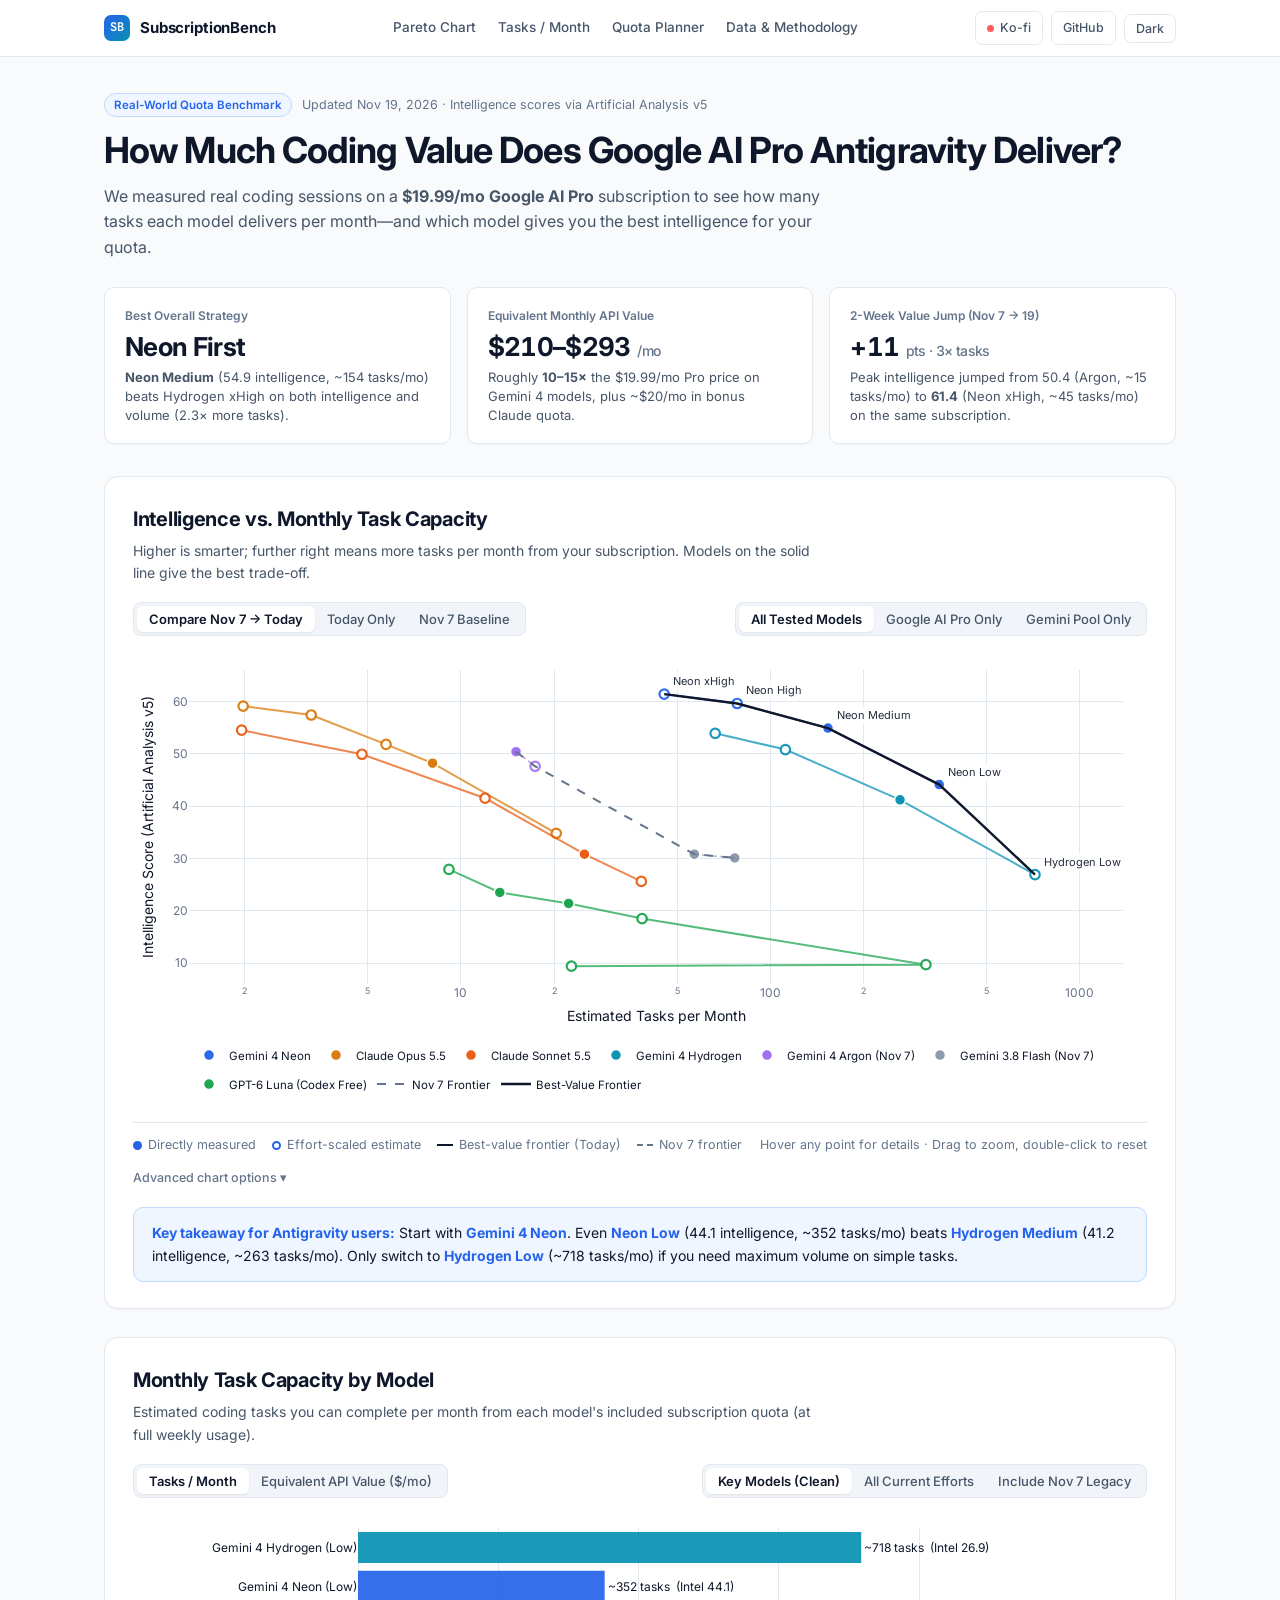
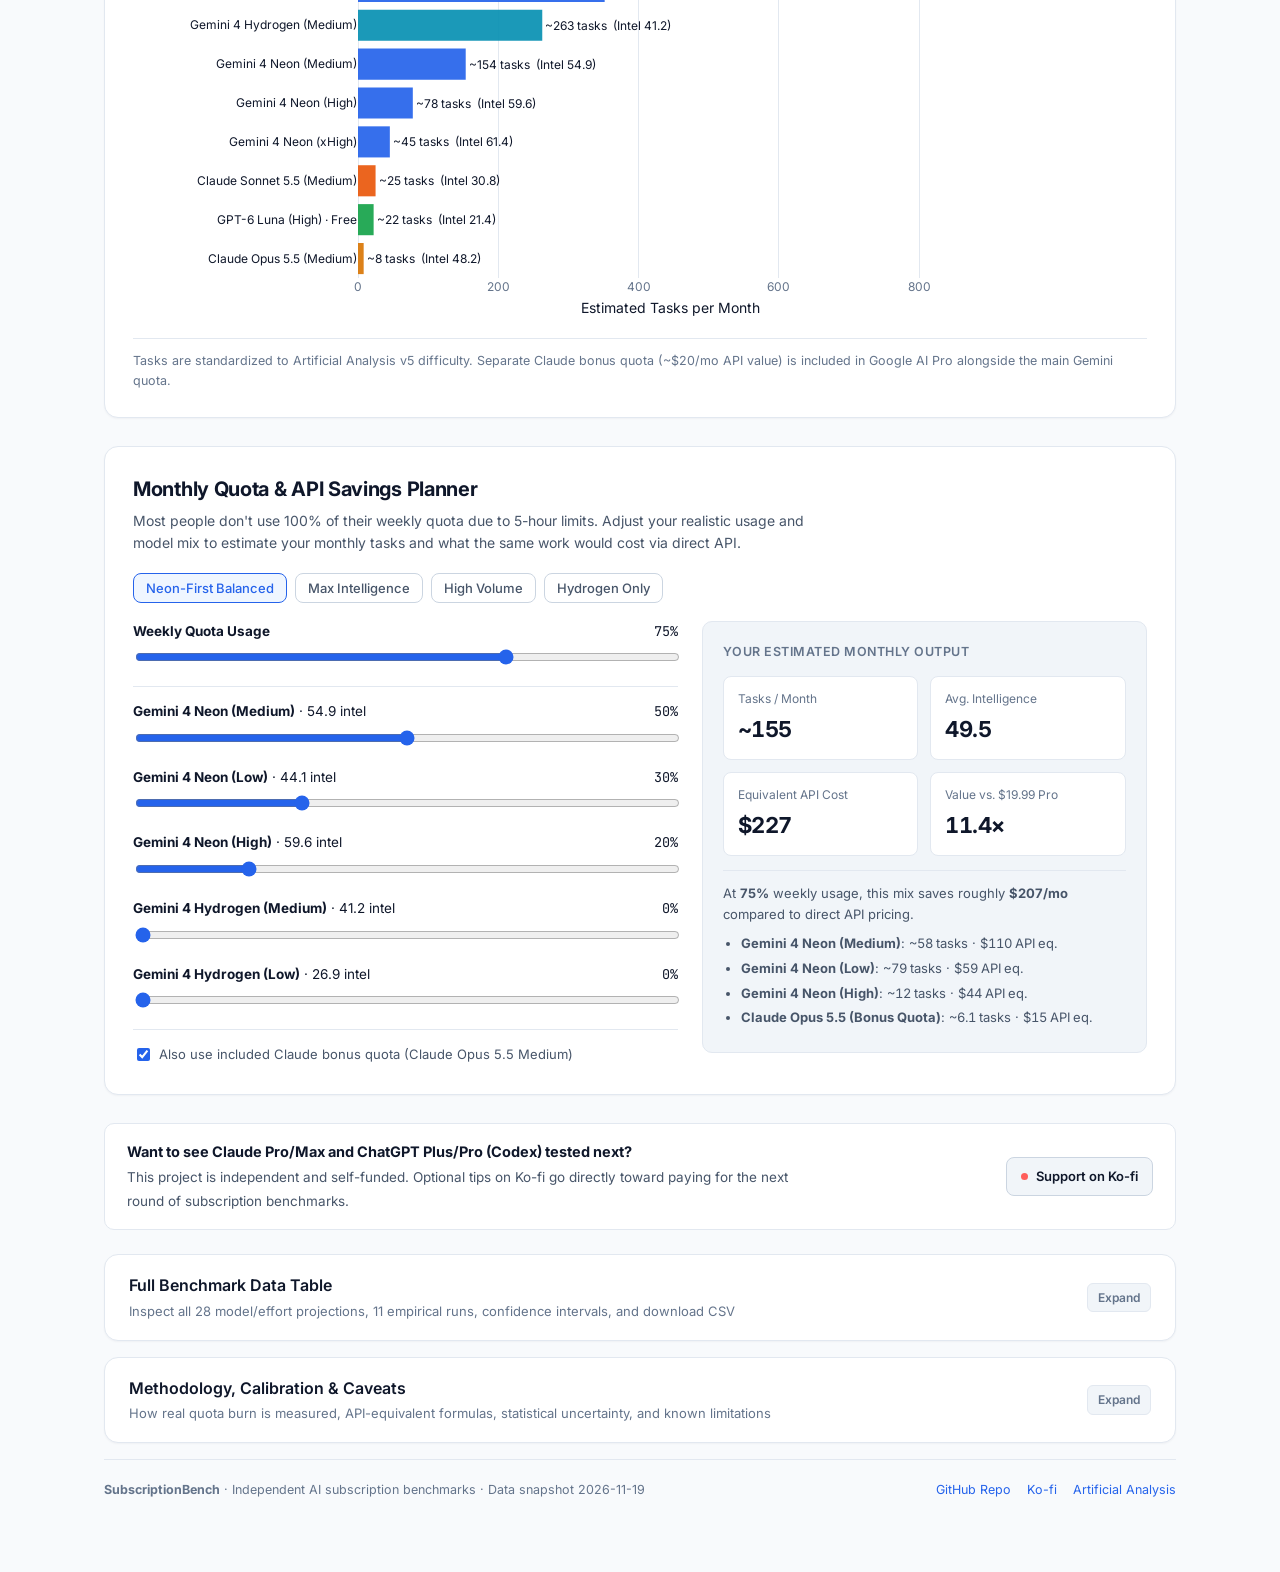
==== commit 273048ac: "refactor(site): simplify UX, add tasks/month bar chart, human-friendly labels, and Ko-fi URL" ====
--- a/site/index.html
+++ b/site/index.html
@@ -3,15 +3,15 @@
 <head>
   <meta charset="UTF-8" />
   <meta name="viewport" content="width=device-width, initial-scale=1.0" />
-  <title>SubscriptionBench — Antigravity Quota, Intelligence &amp; API-Equivalent Benchmark</title>
+  <title>SubscriptionBench — Google AI Pro Antigravity Benchmark</title>
   <meta
     name="description"
-    content="Empirical subscription quota and intelligence-per-dollar benchmark for Google AI Pro Antigravity (Gemini 4 Neon, Hydrogen, Argon, 3.8 Flash, Claude 5.5 3P) and Codex Free."
+    content="Real-world monthly task capacity, intelligence, and API-equivalent value for Google AI Pro Antigravity (Gemini 4 Neon, Hydrogen, Claude 5.5) and Codex Free."
   />
-  <meta property="og:title" content="SubscriptionBench — Antigravity Quota &amp; API-Equivalent Benchmark" />
+  <meta property="og:title" content="SubscriptionBench — Antigravity Value &amp; Model Strategy" />
   <meta
     property="og:description"
-    content="Empirical multi-turn quota testing showing how Google AI Pro Antigravity value jumped with Gemini 4 Hydrogen &amp; Neon—and why Neon-first dominates the Pareto frontier."
+    content="How Google AI Pro Antigravity value jumped with Gemini 4 Hydrogen &amp; Neon—and why Neon-first gives the best intelligence for your quota."
   />
   <meta property="og:type" content="website" />
   <link rel="preconnect" href="https://fonts.googleapis.com" />
@@ -33,18 +33,17 @@
         <span>SubscriptionBench</span>
       </a>
       <nav class="nav-links" aria-label="Primary">
-        <a href="#pareto">Pareto Frontier</a>
-        <a href="#api-value">API Value</a>
+        <a href="#pareto">Pareto Chart</a>
+        <a href="#monthly-tasks">Tasks / Month</a>
         <a href="#planner">Quota Planner</a>
-        <a href="#data-table">Data</a>
-        <a href="#methodology">Methodology</a>
+        <a href="#deep-dive">Data &amp; Methodology</a>
       </nav>
       <div class="topbar-actions">
-        <a id="nav-kofi" class="btn-subtle kofi-chip" href="https://ko-fi.com/YOUR_KOFI_HANDLE" target="_blank" rel="noopener noreferrer">
+        <a id="nav-kofi" class="btn-subtle" href="https://ko-fi.com/datajohn" target="_blank" rel="noopener noreferrer">
           <span class="kofi-dot" aria-hidden="true"></span>
           <span>Ko-fi</span>
         </a>
-        <a id="nav-github" class="btn-subtle" href="https://github.com/YOUR_USERNAME/SubscriptionBench" target="_blank" rel="noopener noreferrer">
+        <a id="nav-github" class="btn-subtle" href="https://github.com/data-john/SubscriptionBench" target="_blank" rel="noopener noreferrer">
           GitHub
         </a>
         <button id="theme-toggle" class="btn-subtle" type="button" aria-label="Toggle color theme">
@@ -58,212 +57,156 @@
     <!-- Hero -->
     <section class="hero">
       <div class="hero-eyebrow">
-        <span class="pill-tag">Empirical Multi-Turn Benchmark</span>
-        <span id="meta-snapshot">AA Intelligence Index v5 · Snapshot 2026-11-19</span>
-      </div>
-      <h1>Antigravity Subscription Throughput &amp; API-Equivalent Value</h1>
+        <span class="pill-tag">Real-World Quota Benchmark</span>
+        <span id="meta-snapshot">Updated Nov 19, 2026 · Intelligence scores via Artificial Analysis v5</span>
+      </div>
+      <h1>How Much Coding Value Does Google AI Pro Antigravity Deliver?</h1>
       <p class="hero-lead">
-        How much frontier coding intelligence does a <strong>$19.99/mo Google AI Pro</strong> subscription actually deliver in
-        <strong>Antigravity</strong>? Using real multi-turn agent sessions calibrated against
-        <strong>Artificial Analysis Intelligence Index v5</strong>, we measure true quota burn, monthly task capacity, and implied API-equivalent value across models and effort levels.
+        We measured real coding sessions on a <strong>$19.99/mo Google AI Pro</strong> subscription to see how many tasks each model delivers per month—and which model gives you the best intelligence for your quota.
       </p>
 
-      <!-- KPI Strip -->
+      <!-- 3 Clean Headline Stats -->
       <div class="kpi-grid">
         <div class="kpi-card">
-          <div class="kpi-label">Implied API Value (gemini-weekly)</div>
+          <div class="kpi-label">Best Overall Strategy</div>
+          <div class="kpi-value">Neon First</div>
+          <div class="kpi-sub">
+            <strong>Neon Medium</strong> (54.9 intelligence, ~154 tasks/mo) beats Hydrogen xHigh on both intelligence and volume (2.3× more tasks).
+          </div>
+        </div>
+        <div class="kpi-card">
+          <div class="kpi-label">Equivalent Monthly API Value</div>
           <div class="kpi-value tabular">$210–$293 <span class="kpi-unit">/mo</span></div>
-          <div class="kpi-sub">Measured on Gemini 4 Hydrogen &amp; Neon (~$441–$480/mo on legacy 3.8 Flash), plus ~$20/mo on the separate 3P Claude pool.</div>
-          <span class="kpi-badge positive tabular">~10.5×–14.6× vs. $19.99/mo Pro</span>
+          <div class="kpi-sub">
+            Roughly <strong>10–15×</strong> the $19.99/mo Pro price on Gemini 4 models, plus ~$20/mo in bonus Claude quota.
+          </div>
         </div>
         <div class="kpi-card">
-          <div class="kpi-label">Neon-First Default (Medium)</div>
-          <div class="kpi-value tabular">54.9 <span class="kpi-unit">AA · 154 tasks/mo</span></div>
-          <div class="kpi-sub">Beats Hydrogen xhigh (53.9 AA @ 66 tasks/mo) by <strong>2.3× throughput</strong> at higher intelligence.</div>
-          <span class="kpi-badge positive">Dominates Pareto Frontier</span>
-        </div>
-        <div class="kpi-card">
-          <div class="kpi-label">High-Throughput Frontier (Neon Low)</div>
-          <div class="kpi-value tabular">44.1 <span class="kpi-unit">AA · 352 tasks/mo</span></div>
-          <div class="kpi-sub">Strictly dominates Hydrogen medium (41.2 AA @ 263 tasks/mo). Hydrogen low (26.9 @ 718) is the sole high-volume exception.</div>
-          <span class="kpi-badge">Measured Cycle 10</span>
-        </div>
-        <div class="kpi-card">
-          <div class="kpi-label">2-Week Frontier Jump (Nov 7 → 19)</div>
-          <div class="kpi-value tabular">+11.0 <span class="kpi-unit">AA · 3× tasks</span></div>
-          <div class="kpi-sub">Peak intelligence rose from Argon High (50.4 AA @ 15/mo) to Neon xHigh (61.4 AA @ 45/mo) and Neon High (59.6 @ 78/mo).</div>
-          <span class="kpi-badge positive">Nov 7 vs. Nov 19 Shift</span>
+          <div class="kpi-label">2-Week Value Jump (Nov 7 → 19)</div>
+          <div class="kpi-value tabular">+11 <span class="kpi-unit">pts · 3× tasks</span></div>
+          <div class="kpi-sub">
+            Peak intelligence jumped from 50.4 (Argon, ~15 tasks/mo) to <strong>61.4</strong> (Neon xHigh, ~45 tasks/mo) on the same subscription.
+          </div>
         </div>
       </div>
     </section>
 
-    <!-- Section 1: Interactive Pareto Frontier -->
+    <!-- Chart 1: Interactive Pareto Frontier -->
     <section id="pareto" class="section-card">
       <div class="section-header">
         <div>
-          <h2 class="section-title">Intelligence vs. Monthly Task Capacity (Pareto Frontier)</h2>
+          <h2 class="section-title">Intelligence vs. Monthly Task Capacity</h2>
           <p class="section-desc">
-            Higher and further right is better. Toggle between <strong>Nov 7 Baseline</strong> and <strong>Nov 18–19 Current</strong> to see the value jump, or switch between real multi-turn <code>agy</code> sessions and theoretical token-only projections.
+            Higher is smarter; further right means more tasks per month from your subscription. Models on the solid line give the best trade-off.
           </p>
         </div>
       </div>
 
-      <div class="toolbar">
-        <div class="control-group">
-          <span class="control-label">Metric</span>
-          <div class="segmented" id="metric-toggle" role="group" aria-label="Projection method">
-            <button type="button" data-value="primary" class="active">Primary (Real agy)</button>
-            <button type="button" data-value="token">Token-Weighted (Theoretical)</button>
-          </div>
-        </div>
-
-        <div class="control-group">
-          <span class="control-label">Timeline</span>
-          <div class="segmented" id="era-toggle" role="group" aria-label="Timeline filter">
-            <button type="button" data-value="compare" class="active">Compare Nov 7 → 19</button>
-            <button type="button" data-value="current">Current Only</button>
-            <button type="button" data-value="nov7">Nov 7 Baseline</button>
-          </div>
-        </div>
-
-        <div class="control-group">
-          <span class="control-label">X-Axis</span>
-          <div class="segmented" id="scale-toggle" role="group" aria-label="X-axis scale">
-            <button type="button" data-value="log" class="active">Log</button>
-            <button type="button" data-value="linear">Linear</button>
-          </div>
-        </div>
-
-        <div class="control-group">
-          <span class="control-label">Pools</span>
-          <div class="pool-pills" id="pool-filters">
-            <label class="pool-pill active"><input type="checkbox" value="gemini-weekly" checked />gemini-weekly</label>
-            <label class="pool-pill active"><input type="checkbox" value="gemini-argon-wtu-weekly" checked />argon-weekly</label>
-            <label class="pool-pill active"><input type="checkbox" value="3p-weekly" checked />3p-weekly (Claude)</label>
-            <label class="pool-pill active"><input type="checkbox" value="codex-30d" checked />codex-30d (Free)</label>
-          </div>
-        </div>
-
-        <div class="control-group">
-          <label class="check-toggle"><input type="checkbox" id="toggle-pareto" checked /> Pareto line</label>
-          <label class="check-toggle"><input type="checkbox" id="toggle-curves" checked /> Effort curves</label>
-          <label class="check-toggle"><input type="checkbox" id="toggle-ci" /> 95% CIs (measured)</label>
-        </div>
-      </div>
-
-      <div id="pareto-chart" class="plot-wrap" aria-label="Interactive Pareto Frontier Scatter Plot"></div>
+      <div class="controls-row">
+        <div class="segmented" id="era-toggle" role="group" aria-label="Timeframe">
+          <button type="button" data-value="compare" class="active">Compare Nov 7 → Today</button>
+          <button type="button" data-value="current">Today Only</button>
+          <button type="button" data-value="nov7">Nov 7 Baseline</button>
+        </div>
+
+        <div class="segmented" id="scope-toggle" role="group" aria-label="Subscription scope">
+          <button type="button" data-value="all" class="active">All Tested Models</button>
+          <button type="button" data-value="pro">Google AI Pro Only</button>
+          <button type="button" data-value="gemini">Gemini Pool Only</button>
+        </div>
+      </div>
+
+      <div id="pareto-chart" class="plot-wrap" aria-label="Intelligence vs Monthly Task Capacity Chart"></div>
 
       <div class="chart-footnote">
         <div class="legend-inline">
-          <span class="legend-item"><span class="dot-solid"></span> Empirically measured cycle</span>
-          <span class="legend-item"><span class="dot-hollow"></span> Effort-scaled projection (AA cost ratio)</span>
-          <span class="legend-item"><span class="line-pareto"></span> Current Pareto frontier</span>
-          <span class="legend-item"><span class="line-pareto-dashed"></span> Nov 7 baseline frontier</span>
-        </div>
-        <span>Hover any point for full API-equivalent stats · Drag to zoom, double-click to reset</span>
-      </div>
-
-      <div class="insight-grid">
-        <div class="insight-box">
-          <h3>Takeaway 1: Go Neon-First on Antigravity</h3>
-          <p>
-            Because Gemini 4 Neon and Hydrogen share the same <code>gemini-weekly</code> quota pool, Neon's efficiency makes it strictly preferable across almost every intelligence target: <strong>Neon Low</strong> beats <strong>Hydrogen Medium</strong> on both intelligence (44.1 vs. 41.2) and volume (352 vs. 263/mo), while <strong>Neon Medium</strong> (54.9 @ 154/mo) beats <strong>Hydrogen xHigh</strong> (53.9 @ 66/mo) by 2.3×.
-          </p>
-        </div>
-        <div class="insight-box">
-          <h3>Takeaway 2: Rapid Subscription Value Expansion</h3>
-          <p>
-            On Nov 7, Google AI Pro capped out at 50.4 AA (15 tasks/mo on Argon High) or ~30.8 AA (57–77 tasks/mo on 3.8 Flash). Within two weeks, Hydrogen and Neon pushed the same $19.99/mo subscription up to <strong>61.4 AA</strong> while multiplying monthly task throughput by 3–5× at comparable intelligence.
-          </p>
-        </div>
+          <span class="legend-item"><span class="dot-solid"></span> Directly measured</span>
+          <span class="legend-item"><span class="dot-hollow"></span> Effort-scaled estimate</span>
+          <span class="legend-item"><span class="line-pareto"></span> Best-value frontier (Today)</span>
+          <span class="legend-item"><span class="line-pareto-dashed"></span> Nov 7 frontier</span>
+        </div>
+        <span>Hover any point for details · Drag to zoom, double-click to reset</span>
+      </div>
+
+      <details class="advanced-disclosure">
+        <summary>Advanced chart options ▾</summary>
+        <div class="advanced-panel">
+          <div class="control-group">
+            <div class="segmented" id="metric-toggle" role="group" aria-label="Projection method">
+              <button type="button" data-value="primary" class="active">Real Sessions (Default)</button>
+              <button type="button" data-value="token">Theoretical Token-Only</button>
+            </div>
+          </div>
+          <div class="control-group">
+            <div class="segmented" id="scale-toggle" role="group" aria-label="X-axis scale">
+              <button type="button" data-value="log" class="active">Log Scale</button>
+              <button type="button" data-value="linear">Linear Scale</button>
+            </div>
+          </div>
+          <label class="check-toggle"><input type="checkbox" id="toggle-curves" checked /> Connect effort levels</label>
+          <label class="check-toggle"><input type="checkbox" id="toggle-ci" /> Show 95% confidence intervals</label>
+        </div>
+      </details>
+
+      <div class="takeaway-strip">
+        <strong>Key takeaway for Antigravity users:</strong> Start with <strong>Gemini 4 Neon</strong>. Even <strong>Neon Low</strong> (44.1 intelligence, ~352 tasks/mo) beats <strong>Hydrogen Medium</strong> (41.2 intelligence, ~263 tasks/mo). Only switch to <strong>Hydrogen Low</strong> (~718 tasks/mo) if you need maximum volume on simple tasks.
       </div>
     </section>
 
-    <!-- Section 2: API-Equivalent Value & Pool Economics -->
-    <section id="api-value" class="section-card">
+    <!-- Chart 2: Clean Interactive Bar Chart — Tasks per Month / Equivalent API Value -->
+    <section id="monthly-tasks" class="section-card">
       <div class="section-header">
         <div>
-          <h2 class="section-title">API-Equivalent Value &amp; Pool Economics</h2>
-          <p class="section-desc">
-            Implied monthly API dollar value delivered per 100% weekly quota utilization (<code>API $ / burn_frac × 4.33</code>), measured directly from real multi-turn agent runs with 95% confidence intervals.
+          <h2 class="section-title" id="bar-title">Monthly Task Capacity by Model</h2>
+          <p class="section-desc" id="bar-desc">
+            Estimated coding tasks you can complete per month from each model's included subscription quota (at full weekly usage).
           </p>
         </div>
-        <div class="segmented" id="api-metric-toggle" role="group" aria-label="API chart metric">
-          <button type="button" data-value="usd" class="active">Implied API $/mo</button>
-          <button type="button" data-value="mult">Multiplier vs. $19.99</button>
-          <button type="button" data-value="burn">Burn per $1 API (pp)</button>
-        </div>
-      </div>
-
-      <div id="api-value-chart" class="plot-wrap-sm" aria-label="Implied Monthly API Value Chart"></div>
-
-      <div class="pool-grid">
-        <div class="pool-card">
-          <div class="pool-card-head">
-            <span class="pool-card-name">gemini-weekly</span>
-            <span class="badge badge-measured">Primary</span>
-          </div>
-          <div class="pool-card-val tabular">$210–$293/mo</div>
-          <p class="pool-card-desc">
-            Gemini 4 Neon &amp; Hydrogen implied API value (~10.5×–14.6× Pro price). Legacy 3.8 Flash implied $441–$480/mo at lower intelligence.
-          </p>
-        </div>
-        <div class="pool-card">
-          <div class="pool-card-head">
-            <span class="pool-card-name">3p-weekly</span>
-            <span class="badge badge-scaled">Bonus Pool</span>
-          </div>
-          <div class="pool-card-val tabular">~$20/mo</div>
-          <p class="pool-card-desc">
-            Tightly metered separate pool for Claude Sonnet 5.5 ($19.6/mo) and Opus 5.5 ($19.8/mo) — effectively ~1× Pro price in bonus 3P credit.
-          </p>
-        </div>
-        <div class="pool-card">
-          <div class="pool-card-head">
-            <span class="pool-card-name">argon-weekly</span>
-            <span class="badge badge-scaled">Legacy Nov 7</span>
-          </div>
-          <div class="pool-card-val tabular">$75/mo</div>
-          <p class="pool-card-desc">
-            Separate Nov 7 frontier pool for Gemini 4 Argon High ($48–$102 95% CI, 15 tasks/mo) before Neon superseded it on <code>gemini-weekly</code>.
-          </p>
-        </div>
-        <div class="pool-card">
-          <div class="pool-card-head">
-            <span class="pool-card-name">codex-30d</span>
-            <span class="badge badge-scaled">Free Baseline</span>
-          </div>
-          <div class="pool-card-val tabular">$1.39–$1.62/mo</div>
-          <p class="pool-card-desc">
-            Codex Free tier baseline (GPT-6 Luna, 1% integer quota increments). Paid ChatGPT Plus/Pro &amp; Claude Pro/Max cycles are next.
-          </p>
-        </div>
+      </div>
+
+      <div class="controls-row">
+        <div class="segmented" id="bar-metric-toggle" role="group" aria-label="Bar chart metric">
+          <button type="button" data-value="tasks" class="active">Tasks / Month</button>
+          <button type="button" data-value="api">Equivalent API Value ($/mo)</button>
+        </div>
+
+        <div class="segmented" id="bar-filter-toggle" role="group" aria-label="Model filter">
+          <button type="button" data-value="defaults" class="active">Key Models (Clean)</button>
+          <button type="button" data-value="current">All Current Efforts</button>
+          <button type="button" data-value="all">Include Nov 7 Legacy</button>
+        </div>
+      </div>
+
+      <div id="bar-chart" class="plot-wrap-bar" aria-label="Monthly Tasks and API Value Bar Chart"></div>
+
+      <div class="chart-footnote">
+        <span id="bar-footnote-text">Tasks are standardized to Artificial Analysis v5 difficulty. Separate Claude bonus quota (~$20/mo API value) is included in Google AI Pro alongside the main Gemini quota.</span>
       </div>
     </section>
 
-    <!-- Section 3: Interactive Monthly Quota & API-Equivalent Mix Planner -->
+    <!-- Section 3: Interactive Monthly Quota Planner -->
     <section id="planner" class="section-card">
       <div class="section-header">
         <div>
-          <h2 class="section-title">Interactive Monthly Quota &amp; API-Equivalent Planner</h2>
+          <h2 class="section-title">Monthly Quota &amp; API Savings Planner</h2>
           <p class="section-desc">
-            Model your real-world weekly utilization (accounting for 5-hour cap friction) and split your <code>gemini-weekly</code> allowance across Neon and Hydrogen effort levels to estimate monthly tasks and direct-API savings.
+            Most people don't use 100% of their weekly quota due to 5-hour limits. Adjust your realistic usage and model mix to estimate your monthly tasks and what the same work would cost via direct API.
           </p>
         </div>
       </div>
 
       <div class="preset-row" id="planner-presets">
-        <button type="button" class="preset-btn active" data-preset="neon-balanced">Neon-First Balanced (Recommended)</button>
-        <button type="button" class="preset-btn" data-preset="neon-frontier">Max Frontier (Neon High/xHigh)</button>
-        <button type="button" class="preset-btn" data-preset="high-volume">High Volume (Neon Low + Hydrogen Low)</button>
-        <button type="button" class="preset-btn" data-preset="hydrogen-only">Hydrogen-Only (Comparison)</button>
+        <button type="button" class="preset-btn active" data-preset="neon-balanced">Neon-First Balanced</button>
+        <button type="button" class="preset-btn" data-preset="neon-frontier">Max Intelligence</button>
+        <button type="button" class="preset-btn" data-preset="high-volume">High Volume</button>
+        <button type="button" class="preset-btn" data-preset="hydrogen-only">Hydrogen Only</button>
       </div>
 
       <div class="planner-grid">
         <div>
           <div class="slider-row">
             <div class="slider-head">
-              <strong>Effective Weekly Quota Utilization</strong>
+              <strong>Weekly Quota Usage</strong>
               <span class="mono tabular" id="val-util">75%</span>
             </div>
             <input type="range" id="sl-util" min="20" max="100" step="5" value="75" />
@@ -273,7 +216,7 @@
 
           <div class="slider-row">
             <div class="slider-head">
-              <span><strong>Gemini 4 Neon (Medium)</strong> · AA 54.9</span>
+              <span><strong>Gemini 4 Neon (Medium)</strong> · 54.9 intel</span>
               <span class="mono tabular" id="val-neon-med">50%</span>
             </div>
             <input type="range" id="sl-neon-med" min="0" max="100" step="5" value="50" />
@@ -281,7 +224,7 @@
 
           <div class="slider-row">
             <div class="slider-head">
-              <span><strong>Gemini 4 Neon (Low)</strong> · AA 44.1</span>
+              <span><strong>Gemini 4 Neon (Low)</strong> · 44.1 intel</span>
               <span class="mono tabular" id="val-neon-low">30%</span>
             </div>
             <input type="range" id="sl-neon-low" min="0" max="100" step="5" value="30" />
@@ -289,7 +232,7 @@
 
           <div class="slider-row">
             <div class="slider-head">
-              <span><strong>Gemini 4 Neon (High)</strong> · AA 59.6</span>
+              <span><strong>Gemini 4 Neon (High)</strong> · 59.6 intel</span>
               <span class="mono tabular" id="val-neon-high">20%</span>
             </div>
             <input type="range" id="sl-neon-high" min="0" max="100" step="5" value="20" />
@@ -297,7 +240,7 @@
 
           <div class="slider-row">
             <div class="slider-head">
-              <span><strong>Gemini 4 Hydrogen (Medium)</strong> · AA 41.2</span>
+              <span><strong>Gemini 4 Hydrogen (Medium)</strong> · 41.2 intel</span>
               <span class="mono tabular" id="val-hydro-med">0%</span>
             </div>
             <input type="range" id="sl-hydro-med" min="0" max="100" step="5" value="0" />
@@ -305,7 +248,7 @@
 
           <div class="slider-row">
             <div class="slider-head">
-              <span><strong>Gemini 4 Hydrogen (Low)</strong> · AA 26.9</span>
+              <span><strong>Gemini 4 Hydrogen (Low)</strong> · 26.9 intel</span>
               <span class="mono tabular" id="val-hydro-low">0%</span>
             </div>
             <input type="range" id="sl-hydro-low" min="0" max="100" step="5" value="0" />
@@ -313,153 +256,143 @@
 
           <hr class="planner-divider" />
 
-          <div class="control-group">
-            <label class="check-toggle">
-              <input type="checkbox" id="chk-include-3p" checked />
-              Include separate <code>3p-weekly</code> Claude bonus pool (Opus 5.5 Medium · +8 tasks/mo at 100%)
-            </label>
-          </div>
+          <label class="check-toggle">
+            <input type="checkbox" id="chk-include-3p" checked />
+            Also use included Claude bonus quota (Claude Opus 5.5 Medium)
+          </label>
         </div>
 
         <div class="planner-results">
-          <h3>Projected Monthly Output</h3>
+          <h3>Your Estimated Monthly Output</h3>
           <div class="planner-stat-grid">
             <div class="planner-stat">
-              <div class="planner-stat-label">Est. AA Tasks / mo</div>
+              <div class="planner-stat-label">Tasks / Month</div>
               <div class="planner-stat-val tabular" id="res-tasks">—</div>
             </div>
             <div class="planner-stat">
-              <div class="planner-stat-label">Task-Weighted AA Intel</div>
+              <div class="planner-stat-label">Avg. Intelligence</div>
               <div class="planner-stat-val tabular" id="res-intel">—</div>
             </div>
             <div class="planner-stat">
-              <div class="planner-stat-label">Equivalent Direct API</div>
+              <div class="planner-stat-label">Equivalent API Cost</div>
               <div class="planner-stat-val tabular" id="res-api-usd">—</div>
             </div>
             <div class="planner-stat">
-              <div class="planner-stat-label">Effective API Multiplier</div>
+              <div class="planner-stat-label">Value vs. $19.99 Pro</div>
               <div class="planner-stat-val tabular" id="res-mult">—</div>
             </div>
           </div>
           <div class="planner-breakdown" id="res-breakdown"></div>
         </div>
-      </div>
-    </section>
-
-    <!-- Section 4: Complete Data Table -->
-    <section id="data-table" class="section-card">
-      <div class="section-header">
-        <div>
-          <h2 class="section-title">Complete Benchmark Dataset</h2>
-          <p class="section-desc">
-            Click any column header to sort. Switch between all 28 effort-level projections and the 11 empirically measured Subbench cycles.
-          </p>
-        </div>
-      </div>
-
-      <div class="table-controls">
-        <div class="control-group">
-          <div class="segmented" id="table-view-toggle" role="group" aria-label="Table view">
-            <button type="button" data-value="projections" class="active">Effort Projections (28)</button>
-            <button type="button" data-value="measured">Measured Cycles (11)</button>
-          </div>
-          <input
-            type="search"
-            id="table-search"
-            class="search-input"
-            placeholder="Filter model, pool, or effort…"
-            aria-label="Filter table rows"
-          />
-        </div>
-        <button type="button" id="btn-download-csv" class="btn-subtle">Download CSV</button>
-      </div>
-
-      <div class="table-scroll">
-        <table class="data-table" id="benchmark-table">
-          <thead></thead>
-          <tbody></tbody>
-        </table>
       </div>
     </section>
 
     <!-- Subtle Ko-fi Support Strip -->
     <section class="support-strip" aria-label="Support future benchmarks">
       <div class="support-copy">
-        <strong>Help fund the next cross-subscription comparison</strong>
+        <strong>Want to see Claude Pro/Max and ChatGPT Plus/Pro (Codex) tested next?</strong>
         <span>
-          SubscriptionBench is independent and self-funded. Contributions go directly toward paid subscription tiers for upcoming head-to-head runs on <strong>Claude Pro/Max</strong> and <strong>ChatGPT Plus/Pro (Codex)</strong>.
+          This project is independent and self-funded. Optional tips on Ko-fi go directly toward paying for the next round of subscription benchmarks.
         </span>
       </div>
-      <a id="banner-kofi" class="btn-kofi" href="https://ko-fi.com/YOUR_KOFI_HANDLE" target="_blank" rel="noopener noreferrer">
+      <a id="banner-kofi" class="btn-kofi" href="https://ko-fi.com/datajohn" target="_blank" rel="noopener noreferrer">
         <span class="kofi-dot" aria-hidden="true"></span>
         <span>Support on Ko-fi</span>
       </a>
     </section>
 
-    <!-- Section 5: Methodology & Caveats -->
-    <section id="methodology" class="section-card">
-      <div class="section-header">
-        <div>
-          <h2 class="section-title">Methodology, Calibration &amp; Caveats</h2>
-          <p class="section-desc">
-            Full code, experiment configs, and raw report CSVs are open-source in the repository so anyone can audit or reproduce the numbers.
-          </p>
-        </div>
-      </div>
-
-      <div class="method-grid">
-        <div class="method-block">
-          <h3>1. Primary Projection (Real Multi-Turn Subbench)</h3>
-          <p>
-            Subbench runs autonomous coding tasks inside isolated Docker containers using real <code>agy</code> / <code>codex</code> sessions, recording exact token usage and net contiguous quota burn (netting inter-attempt backend recredits). When a <code>5h</code> bucket is present, weekly-equivalent burn uses <code>5h / ratio</code> (<code>3.50</code> for <code>gemini-5h</code>, <code>2.00</code> for <code>3p-5h</code>).
-          </p>
-          <code class="formula">Implied Pool $/mo = (api_cost_usd / total_burn_frac) × 4.33</code>
-          <code class="formula">AA Tasks/mo = Implied Pool $/mo ÷ AA_II_v5_cost_per_task</code>
-          <p>
-            Because SWE-bench task difficulty cancels out of the API-cost-to-burn ratio, monthly throughput scales cleanly onto Artificial Analysis Intelligence Index v5 tasks while preserving real multi-turn harness and caching overhead.
-          </p>
-        </div>
-
-        <div class="method-block">
-          <h3>2. Alternative Projection (Theoretical Token-Only)</h3>
-          <p>
-            To isolate provider quota metering from harness overhead, we run 3 synthetic probes (<code>input_heavy</code>, <code>output_heavy</code>, <code>cache_heavy</code>) per model and fit non-negative least-squares weights <code>(w_in, w_cache, w_out)</code> in weekly percentage points per 1M tokens, then multiply by AA's public per-task token mix:
-          </p>
-          <code class="formula">burn_per_task_pp = w_in·T_unc + w_cache·T_cache + w_out·T_out</code>
-          <code class="formula">Token-Weighted Tasks/mo = (100 × 4.33) ÷ burn_per_task_pp</code>
-          <p>
-            On Gemini 4 Neon, real multi-turn <code>agy</code> sessions burn ~15–35% more quota than synthetic 3-prompt weights predict (<code>Subbench / Token-Weighted = 0.69×–0.83×</code>), making Primary the realistic user throughput and Token-Weighted an upper-bound baseline.
-          </p>
-        </div>
-
-        <div class="method-block">
-          <h3>3. Uncertainty &amp; Effort Scaling</h3>
-          <ul>
-            <li><strong>95% Confidence Intervals:</strong> Leave-one-out Student-t jackknife across valid attempts for continuous quota buckets; exact <code>±1 pp</code> quantization bounds for <code>codex-30d</code>.</li>
-            <li><strong>Effort Scaling:</strong> Unmeasured effort levels (hollow markers) are scaled from each family's measured anchor cycle using AA's exact per-effort <code>cost_per_task</code> ratio (Primary) or per-effort token breakdown (Token-Weighted).</li>
-            <li><strong>Settling:</strong> Cycles 4–10 pre-date post-attempt quota settling checks; numerical CIs are shown in tooltips and tables and can be toggled on the chart.</li>
-          </ul>
-        </div>
-
-        <div class="method-block">
-          <h3>4. Key Caveats &amp; Transparency</h3>
-          <ul>
-            <li><strong>Weekly Utilization:</strong> Baseline monthly figures (<code>× 4.33</code>) assume 100% weekly quota utilization without 5-hour cap waste. Use the interactive Quota Planner above to model realistic 50–80% utilization.</li>
-            <li><strong>Anthropic Cache-Write Reporting:</strong> <code>agy</code> does not separate <code>cache_write_tokens</code> from uncached input (~10–13% upper-bound shift on Claude models where cache write = 1.25× input).</li>
-            <li><strong>Weight Fallbacks:</strong> Models whose synthetic <code>input_heavy</code> probe was masked by a background recredit (<code>3.8 Flash</code>, <code>Hydrogen</code>) fall back to joint-fit weights in the Token-Weighted view.</li>
-          </ul>
-        </div>
-      </div>
-    </section>
+    <!-- Collapsible Deep-Dive Drawers (Hidden until clicked) -->
+    <div id="deep-dive">
+      <details class="drawer" id="drawer-table">
+        <summary>
+          <div>
+            <div class="drawer-title">Full Benchmark Data Table</div>
+            <div class="drawer-sub">Inspect all 28 model/effort projections, 11 empirical runs, confidence intervals, and download CSV</div>
+          </div>
+          <span class="drawer-chevron"></span>
+        </summary>
+        <div class="drawer-body">
+          <div class="table-controls">
+            <div class="control-group">
+              <div class="segmented" id="table-view-toggle" role="group" aria-label="Table view">
+                <button type="button" data-value="projections" class="active">All Models &amp; Efforts (28)</button>
+                <button type="button" data-value="measured">Directly Measured Runs (11)</button>
+              </div>
+              <input
+                type="search"
+                id="table-search"
+                class="search-input"
+                placeholder="Filter model or plan…"
+                aria-label="Filter table rows"
+              />
+            </div>
+            <button type="button" id="btn-download-csv" class="btn-subtle">Download CSV</button>
+          </div>
+          <div class="table-scroll">
+            <table class="data-table" id="benchmark-table">
+              <thead></thead>
+              <tbody></tbody>
+            </table>
+          </div>
+        </div>
+      </details>
+
+      <details class="drawer" id="drawer-methodology">
+        <summary>
+          <div>
+            <div class="drawer-title">Methodology, Calibration &amp; Caveats</div>
+            <div class="drawer-sub">How real quota burn is measured, API-equivalent formulas, statistical uncertainty, and known limitations</div>
+          </div>
+          <span class="drawer-chevron"></span>
+        </summary>
+        <div class="drawer-body">
+          <div class="method-grid">
+            <div class="method-block">
+              <h3>1. How We Measure Monthly Capacity</h3>
+              <p>
+                We run autonomous multi-turn coding tasks inside isolated containers using the actual Antigravity and Codex harnesses, recording exact token usage and net quota burn. Because task difficulty cancels out of the API-cost-to-quota-burn ratio, we scale each pool's implied monthly API value onto Artificial Analysis Intelligence Index v5 tasks.
+              </p>
+              <code class="formula">Implied Pool $/mo = (API Cost ÷ Quota Burn Fraction) × 4.33</code>
+              <code class="formula">Tasks / Month = Implied Pool $/mo ÷ AA Cost per Task</code>
+            </div>
+
+            <div class="method-block">
+              <h3>2. Real Sessions vs. Theoretical Token-Only</h3>
+              <p>
+                We also run 3 synthetic probes (input-heavy, output-heavy, cache-heavy) per model to fit per-token quota weights. On Gemini 4 Neon, real multi-turn Antigravity sessions burn ~15–35% more quota than synthetic weights alone predict—so we default to the real-session numbers as the realistic user experience.
+              </p>
+              <code class="formula">Token-Weighted Tasks/mo = (100 × 4.33) ÷ (w_in·T_unc + w_cache·T_cache + w_out·T_out)</code>
+            </div>
+
+            <div class="method-block">
+              <h3>3. Effort Scaling &amp; Confidence Intervals</h3>
+              <ul>
+                <li><strong>Measured vs. Scaled:</strong> Solid dots are directly measured runs; hollow dots are scaled from each family's measured anchor using Artificial Analysis per-effort cost ratios.</li>
+                <li><strong>Uncertainty:</strong> 95% confidence intervals use leave-one-out Student-t jackknife on continuous quota meters and exact ±1% quantization bounds on Codex Free.</li>
+              </ul>
+            </div>
+
+            <div class="method-block">
+              <h3>4. Important Caveats</h3>
+              <ul>
+                <li><strong>Full Weekly Usage:</strong> Chart baselines assume 100% weekly quota utilization without 5-hour cap waste. Use the Quota Planner above to model realistic 50–80% usage.</li>
+                <li><strong>Claude Cache Writes:</strong> Antigravity does not separate cache-write tokens from uncached input (~10–13% upper-bound shift on Claude models where cache write = 1.25× input).</li>
+                <li><strong>Open Source:</strong> All experiment manifests, calibration scripts, and raw CSVs are available in the <a id="method-github" href="https://github.com/data-john/SubscriptionBench" target="_blank" rel="noopener noreferrer">GitHub repository</a>.</li>
+              </ul>
+            </div>
+          </div>
+        </div>
+      </details>
+    </div>
 
     <footer class="footer">
       <div>
-        <strong>SubscriptionBench</strong> · Independent empirical AI coding subscription benchmarks · Data snapshot <span id="footer-date">2026-11-19</span>
+        <strong>SubscriptionBench</strong> · Independent AI subscription benchmarks · Data snapshot <span id="footer-date">2026-11-19</span>
       </div>
       <div class="footer-links">
-        <a id="footer-github" href="https://github.com/YOUR_USERNAME/SubscriptionBench" target="_blank" rel="noopener noreferrer">Source &amp; Methodology</a>
-        <a id="footer-kofi" href="https://ko-fi.com/YOUR_KOFI_HANDLE" target="_blank" rel="noopener noreferrer">Ko-fi</a>
-        <a href="https://artificialanalysis.ai" target="_blank" rel="noopener noreferrer">Artificial Analysis Index v5</a>
+        <a id="footer-github" href="https://github.com/data-john/SubscriptionBench" target="_blank" rel="noopener noreferrer">GitHub Repo</a>
+        <a id="footer-kofi" href="https://ko-fi.com/datajohn" target="_blank" rel="noopener noreferrer">Ko-fi</a>
+        <a href="https://artificialanalysis.ai" target="_blank" rel="noopener noreferrer">Artificial Analysis</a>
       </div>
     </footer>
   </main>
--- a/site/styles.css
+++ b/site/styles.css
@@ -1,5 +1,5 @@
 :root {
-  --bg: #f7f8fa;
+  --bg: #f8fafc;
   --surface: #ffffff;
   --surface-subtle: #f1f5f9;
   --text: #0f172a;
@@ -10,15 +10,10 @@
   --accent: #2563eb;
   --accent-soft: #eff6ff;
   --accent-border: #bfdbfe;
-  --teal: #0891b2;
-  --amber: #d97706;
-  --green: #16a34a;
-  --purple: #7c3aed;
   --radius-sm: 6px;
   --radius-md: 10px;
   --radius-lg: 14px;
   --shadow-sm: 0 1px 2px rgba(15, 23, 42, 0.04);
-  --shadow-md: 0 4px 12px rgba(15, 23, 42, 0.05);
   --font-sans: "Inter", -apple-system, BlinkMacSystemFont, "Segoe UI", Roboto, sans-serif;
   --font-mono: "JetBrains Mono", ui-monospace, SFMono-Regular, Menlo, Monaco, Consolas, monospace;
 }
@@ -36,7 +31,6 @@
   --accent-soft: rgba(59, 130, 246, 0.14);
   --accent-border: rgba(59, 130, 246, 0.35);
   --shadow-sm: 0 1px 2px rgba(0, 0, 0, 0.25);
-  --shadow-md: 0 6px 16px rgba(0, 0, 0, 0.35);
 }
 
 *,
@@ -55,7 +49,7 @@
   color: var(--text);
   font-family: var(--font-sans);
   font-size: 15px;
-  line-height: 1.55;
+  line-height: 1.6;
   -webkit-font-smoothing: antialiased;
 }
 
@@ -81,16 +75,16 @@
   position: sticky;
   top: 0;
   z-index: 40;
-  background: color-mix(in srgb, var(--surface) 88%, transparent);
+  background: color-mix(in srgb, var(--surface) 90%, transparent);
   backdrop-filter: blur(10px);
   border-bottom: 1px solid var(--border);
 }
 
 .topbar-inner {
-  max-width: 1240px;
+  max-width: 1120px;
   margin: 0 auto;
   padding: 0 24px;
-  height: 58px;
+  height: 56px;
   display: flex;
   align-items: center;
   justify-content: space-between;
@@ -129,7 +123,7 @@
 .nav-links {
   display: flex;
   align-items: center;
-  gap: 20px;
+  gap: 22px;
   font-size: 13.5px;
   font-weight: 500;
 }
@@ -158,20 +152,17 @@
   border: 1px solid var(--border);
   background: var(--surface);
   color: var(--text-secondary);
+  font-family: inherit;
   font-size: 12.5px;
   font-weight: 500;
   cursor: pointer;
-  transition: border-color 0.15s, color 0.15s, background 0.15s;
+  transition: border-color 0.15s, color 0.15s;
 }
 
 .btn-subtle:hover {
   border-color: var(--border-strong);
   color: var(--text);
   text-decoration: none;
-}
-
-.kofi-chip {
-  color: var(--text-secondary);
 }
 
 .kofi-dot {
@@ -184,47 +175,41 @@
 
 /* Main Container */
 .container {
-  max-width: 1240px;
+  max-width: 1120px;
   margin: 0 auto;
-  padding: 28px 24px 64px;
+  padding: 36px 24px 72px;
 }
 
 /* Hero */
 .hero {
-  margin-bottom: 24px;
+  margin-bottom: 28px;
 }
 
 .hero-eyebrow {
   display: flex;
   flex-wrap: wrap;
   align-items: center;
-  gap: 8px;
-  margin-bottom: 10px;
-  font-size: 12px;
-  font-weight: 600;
-  color: var(--text-muted);
-  text-transform: uppercase;
-  letter-spacing: 0.04em;
+  gap: 10px;
+  margin-bottom: 12px;
+  font-size: 12.5px;
+  color: var(--text-muted);
 }
 
 .pill-tag {
   display: inline-flex;
   align-items: center;
-  gap: 5px;
-  padding: 2px 8px;
+  padding: 2px 9px;
   border-radius: 999px;
   background: var(--accent-soft);
   border: 1px solid var(--accent-border);
   color: var(--accent);
   font-size: 11.5px;
   font-weight: 600;
-  text-transform: none;
-  letter-spacing: 0;
 }
 
 .hero h1 {
-  margin: 0 0 10px;
-  font-size: clamp(24px, 3vw, 34px);
+  margin: 0 0 12px;
+  font-size: clamp(26px, 3.2vw, 36px);
   line-height: 1.18;
   letter-spacing: -0.025em;
   font-weight: 700;
@@ -232,24 +217,24 @@
 
 .hero-lead {
   margin: 0;
-  max-width: 820px;
-  color: var(--text-secondary);
-  font-size: 15.5px;
-}
-
-/* KPI Strip */
+  max-width: 740px;
+  color: var(--text-secondary);
+  font-size: 16px;
+}
+
+/* 3 Clean Stat Cards */
 .kpi-grid {
   display: grid;
-  grid-template-columns: repeat(4, minmax(0, 1fr));
-  gap: 14px;
-  margin: 22px 0 28px;
+  grid-template-columns: repeat(3, minmax(0, 1fr));
+  gap: 16px;
+  margin: 26px 0 32px;
 }
 
 .kpi-card {
   background: var(--surface);
   border: 1px solid var(--border);
   border-radius: var(--radius-md);
-  padding: 16px 18px;
+  padding: 18px 20px;
   box-shadow: var(--shadow-sm);
 }
 
@@ -257,50 +242,28 @@
   font-size: 12px;
   font-weight: 600;
   color: var(--text-muted);
-  text-transform: uppercase;
-  letter-spacing: 0.03em;
   margin-bottom: 6px;
 }
 
 .kpi-value {
-  font-size: 24px;
+  font-size: 26px;
   font-weight: 700;
-  letter-spacing: -0.02em;
+  letter-spacing: -0.025em;
   color: var(--text);
   line-height: 1.2;
 }
 
-.kpi-value .kpi-unit {
-  font-size: 13.5px;
+.kpi-unit {
+  font-size: 14px;
   font-weight: 500;
   color: var(--text-muted);
 }
 
 .kpi-sub {
   margin-top: 6px;
-  font-size: 12.5px;
-  color: var(--text-secondary);
-  line-height: 1.4;
-}
-
-.kpi-badge {
-  display: inline-block;
-  margin-top: 6px;
-  padding: 2px 7px;
-  border-radius: 5px;
-  font-size: 11.5px;
-  font-weight: 600;
-  background: var(--surface-subtle);
-  color: var(--text-secondary);
-}
-
-.kpi-badge.positive {
-  background: rgba(22, 163, 74, 0.12);
-  color: #15803d;
-}
-
-[data-theme="dark"] .kpi-badge.positive {
-  color: #4ade80;
+  font-size: 13px;
+  color: var(--text-secondary);
+  line-height: 1.45;
 }
 
 /* Section Cards */
@@ -308,8 +271,8 @@
   background: var(--surface);
   border: 1px solid var(--border);
   border-radius: var(--radius-lg);
-  padding: 22px 24px;
-  margin-bottom: 24px;
+  padding: 26px 28px;
+  margin-bottom: 28px;
   box-shadow: var(--shadow-sm);
 }
 
@@ -319,57 +282,46 @@
   align-items: flex-start;
   justify-content: space-between;
   gap: 14px;
-  margin-bottom: 16px;
+  margin-bottom: 18px;
 }
 
 .section-title {
-  margin: 0 0 4px;
-  font-size: 19px;
+  margin: 0 0 5px;
+  font-size: 20px;
   font-weight: 700;
   letter-spacing: -0.015em;
 }
 
 .section-desc {
   margin: 0;
-  font-size: 13.5px;
-  color: var(--text-secondary);
-  max-width: 740px;
-}
-
-/* Controls Toolbar */
-.toolbar {
-  display: flex;
-  flex-wrap: wrap;
-  align-items: center;
-  gap: 12px 18px;
-  padding: 12px 14px;
-  background: var(--surface-subtle);
-  border: 1px solid var(--border);
-  border-radius: var(--radius-md);
-  margin-bottom: 16px;
+  font-size: 14px;
+  color: var(--text-secondary);
+  max-width: 680px;
+}
+
+/* Clean Minimal Controls */
+.controls-row {
+  display: flex;
+  flex-wrap: wrap;
+  align-items: center;
+  justify-content: space-between;
+  gap: 12px;
+  margin-bottom: 14px;
 }
 
 .control-group {
   display: flex;
   align-items: center;
-  gap: 8px;
-  flex-wrap: wrap;
-}
-
-.control-label {
-  font-size: 11.5px;
-  font-weight: 600;
-  color: var(--text-muted);
-  text-transform: uppercase;
-  letter-spacing: 0.04em;
+  gap: 10px;
+  flex-wrap: wrap;
 }
 
 .segmented {
   display: inline-flex;
-  background: var(--surface);
-  border: 1px solid var(--border);
-  border-radius: 7px;
-  padding: 2px;
+  background: var(--surface-subtle);
+  border: 1px solid var(--border);
+  border-radius: 8px;
+  padding: 3px;
 }
 
 .segmented button {
@@ -377,56 +329,63 @@
   background: transparent;
   color: var(--text-secondary);
   font-family: inherit;
+  font-size: 13px;
+  font-weight: 500;
+  padding: 5px 12px;
+  border-radius: 6px;
+  cursor: pointer;
+  transition: background 0.15s, color 0.15s;
+}
+
+.segmented button.active {
+  background: var(--surface);
+  color: var(--text);
+  box-shadow: 0 1px 2px rgba(15, 23, 42, 0.08);
+  font-weight: 600;
+}
+
+/* Inline Advanced Options Disclosure */
+.advanced-disclosure {
+  margin-top: 10px;
+}
+
+.advanced-disclosure summary {
+  display: inline-flex;
+  align-items: center;
+  gap: 6px;
   font-size: 12.5px;
   font-weight: 500;
-  padding: 5px 10px;
-  border-radius: 5px;
-  cursor: pointer;
-  transition: background 0.15s, color 0.15s;
-}
-
-.segmented button.active {
-  background: var(--accent);
-  color: #ffffff;
-}
-
-.pool-pills {
-  display: flex;
-  flex-wrap: wrap;
-  gap: 6px;
-}
-
-.pool-pill {
-  display: inline-flex;
-  align-items: center;
-  gap: 6px;
-  padding: 4px 10px;
-  border-radius: 999px;
-  border: 1px solid var(--border-strong);
-  background: var(--surface);
-  color: var(--text-secondary);
-  font-size: 12px;
-  font-weight: 500;
+  color: var(--text-muted);
   cursor: pointer;
   user-select: none;
-  transition: all 0.15s;
-}
-
-.pool-pill.active {
-  border-color: var(--accent);
-  background: var(--accent-soft);
-  color: var(--text);
-}
-
-.pool-pill input {
+  list-style: none;
+}
+
+.advanced-disclosure summary::-webkit-details-marker {
   display: none;
+}
+
+.advanced-disclosure summary:hover {
+  color: var(--text);
+}
+
+.advanced-panel {
+  margin-top: 10px;
+  padding: 12px 14px;
+  border-radius: var(--radius-md);
+  background: var(--surface-subtle);
+  border: 1px solid var(--border);
+  display: flex;
+  flex-wrap: wrap;
+  align-items: center;
+  gap: 14px 22px;
 }
 
 .check-toggle {
   display: inline-flex;
   align-items: center;
   gap: 6px;
-  font-size: 12.5px;
+  font-size: 13px;
   color: var(--text-secondary);
   cursor: pointer;
   user-select: none;
@@ -440,32 +399,32 @@
 /* Plot Containers */
 .plot-wrap {
   width: 100%;
-  min-height: 490px;
-}
-
-.plot-wrap-sm {
+  min-height: 460px;
+}
+
+.plot-wrap-bar {
   width: 100%;
-  min-height: 390px;
+  min-height: 440px;
 }
 
 .chart-footnote {
-  margin-top: 10px;
+  margin-top: 12px;
   display: flex;
   flex-wrap: wrap;
   align-items: center;
   justify-content: space-between;
   gap: 10px;
-  font-size: 12px;
+  font-size: 12.5px;
   color: var(--text-muted);
   border-top: 1px solid var(--border);
-  padding-top: 10px;
+  padding-top: 12px;
 }
 
 .legend-inline {
   display: flex;
   flex-wrap: wrap;
   align-items: center;
-  gap: 14px;
+  gap: 16px;
 }
 
 .legend-item {
@@ -475,16 +434,16 @@
 }
 
 .dot-solid {
-  width: 10px;
-  height: 10px;
+  width: 9px;
+  height: 9px;
   border-radius: 50%;
   background: var(--accent);
   display: inline-block;
 }
 
 .dot-hollow {
-  width: 10px;
-  height: 10px;
+  width: 9px;
+  height: 9px;
   border-radius: 50%;
   border: 2px solid var(--accent);
   background: var(--surface);
@@ -492,93 +451,39 @@
 }
 
 .line-pareto {
-  width: 18px;
+  width: 16px;
   height: 0;
   border-top: 2px solid var(--text);
   display: inline-block;
 }
 
 .line-pareto-dashed {
-  width: 18px;
+  width: 16px;
   height: 0;
   border-top: 2px dashed var(--text-muted);
   display: inline-block;
 }
 
-/* Key Insight Callout */
-.insight-grid {
-  display: grid;
-  grid-template-columns: repeat(2, minmax(0, 1fr));
-  gap: 14px;
-  margin-top: 16px;
-}
-
-.insight-box {
-  padding: 14px 16px;
+/* Takeaway Callout */
+.takeaway-strip {
+  margin-top: 18px;
+  padding: 14px 18px;
   border-radius: var(--radius-md);
-  border: 1px solid var(--border);
-  background: var(--surface-subtle);
-}
-
-.insight-box h3 {
-  margin: 0 0 6px;
+  background: var(--accent-soft);
+  border: 1px solid var(--accent-border);
   font-size: 14px;
-  font-weight: 700;
-}
-
-.insight-box p {
-  margin: 0;
-  font-size: 13px;
-  color: var(--text-secondary);
-}
-
-/* Pool Cards */
-.pool-grid {
-  display: grid;
-  grid-template-columns: repeat(4, minmax(0, 1fr));
-  gap: 12px;
-  margin-top: 16px;
-}
-
-.pool-card {
-  padding: 14px;
-  border-radius: var(--radius-md);
-  border: 1px solid var(--border);
-  background: var(--surface-subtle);
-}
-
-.pool-card-head {
-  display: flex;
-  justify-content: space-between;
-  align-items: center;
-  gap: 6px;
-  margin-bottom: 6px;
-}
-
-.pool-card-name {
-  font-family: var(--font-mono);
-  font-size: 12px;
-  font-weight: 600;
-  color: var(--text);
-}
-
-.pool-card-val {
-  font-size: 18px;
-  font-weight: 700;
-  margin: 2px 0 4px;
-}
-
-.pool-card-desc {
-  font-size: 12px;
-  color: var(--text-secondary);
-  margin: 0;
+  color: var(--text);
+}
+
+.takeaway-strip strong {
+  color: var(--accent);
 }
 
 /* Interactive Quota Planner */
 .planner-grid {
   display: grid;
-  grid-template-columns: 1.15fr 0.85fr;
-  gap: 20px;
+  grid-template-columns: 1.1fr 0.9fr;
+  gap: 24px;
   align-items: start;
 }
 
@@ -586,17 +491,17 @@
   display: flex;
   flex-wrap: wrap;
   gap: 8px;
-  margin-bottom: 16px;
+  margin-bottom: 18px;
 }
 
 .preset-btn {
-  padding: 6px 11px;
-  border-radius: 7px;
+  padding: 6px 12px;
+  border-radius: 8px;
   border: 1px solid var(--border-strong);
   background: var(--surface);
   color: var(--text-secondary);
   font-family: inherit;
-  font-size: 12.5px;
+  font-size: 13px;
   font-weight: 500;
   cursor: pointer;
   transition: all 0.15s;
@@ -617,12 +522,8 @@
   display: flex;
   justify-content: space-between;
   align-items: baseline;
-  font-size: 13px;
+  font-size: 13.5px;
   margin-bottom: 5px;
-}
-
-.slider-head strong {
-  font-weight: 600;
 }
 
 .slider-row input[type="range"] {
@@ -641,15 +542,15 @@
   background: var(--surface-subtle);
   border: 1px solid var(--border);
   border-radius: var(--radius-md);
-  padding: 18px;
+  padding: 20px;
 }
 
 .planner-results h3 {
   margin: 0 0 14px;
-  font-size: 14px;
-  font-weight: 700;
+  font-size: 12.5px;
+  font-weight: 600;
   text-transform: uppercase;
-  letter-spacing: 0.03em;
+  letter-spacing: 0.04em;
   color: var(--text-muted);
 }
 
@@ -664,31 +565,30 @@
   background: var(--surface);
   border: 1px solid var(--border);
   border-radius: 8px;
-  padding: 12px;
+  padding: 12px 14px;
 }
 
 .planner-stat-label {
-  font-size: 11.5px;
-  color: var(--text-muted);
-  font-weight: 600;
+  font-size: 12px;
+  color: var(--text-muted);
   margin-bottom: 4px;
 }
 
 .planner-stat-val {
-  font-size: 21px;
+  font-size: 22px;
   font-weight: 700;
   letter-spacing: -0.02em;
 }
 
 .planner-breakdown {
-  font-size: 12.5px;
+  font-size: 13px;
   color: var(--text-secondary);
   border-top: 1px solid var(--border);
   padding-top: 12px;
 }
 
 .planner-breakdown ul {
-  margin: 6px 0 0;
+  margin: 8px 0 0;
   padding-left: 18px;
 }
 
@@ -696,14 +596,79 @@
   margin-bottom: 4px;
 }
 
-/* Data Table */
-.table-controls {
-  display: flex;
-  flex-wrap: wrap;
+/* Collapsible Deep-Dive Drawers */
+.drawer {
+  background: var(--surface);
+  border: 1px solid var(--border);
+  border-radius: var(--radius-lg);
+  margin-bottom: 16px;
+  box-shadow: var(--shadow-sm);
+  overflow: hidden;
+}
+
+.drawer > summary {
+  padding: 18px 24px;
+  display: flex;
   align-items: center;
   justify-content: space-between;
   gap: 12px;
-  margin-bottom: 14px;
+  cursor: pointer;
+  user-select: none;
+  list-style: none;
+}
+
+.drawer > summary::-webkit-details-marker {
+  display: none;
+}
+
+.drawer > summary:hover {
+  background: var(--surface-subtle);
+}
+
+.drawer-title {
+  font-size: 16px;
+  font-weight: 600;
+  color: var(--text);
+}
+
+.drawer-sub {
+  font-size: 13px;
+  color: var(--text-muted);
+  margin-top: 2px;
+}
+
+.drawer-chevron {
+  font-size: 12px;
+  color: var(--text-muted);
+  font-weight: 600;
+  padding: 4px 10px;
+  border-radius: 6px;
+  border: 1px solid var(--border);
+  background: var(--surface-subtle);
+  white-space: nowrap;
+}
+
+.drawer[open] .drawer-chevron::after {
+  content: "Hide";
+}
+
+.drawer:not([open]) .drawer-chevron::after {
+  content: "Expand";
+}
+
+.drawer-body {
+  padding: 4px 24px 24px;
+  border-top: 1px solid var(--border);
+}
+
+/* Data Table inside Drawer */
+.table-controls {
+  display: flex;
+  flex-wrap: wrap;
+  align-items: center;
+  justify-content: space-between;
+  gap: 12px;
+  margin: 16px 0 14px;
 }
 
 .search-input {
@@ -714,7 +679,7 @@
   color: var(--text);
   font-family: inherit;
   font-size: 13px;
-  min-width: 230px;
+  min-width: 220px;
 }
 
 .table-scroll {
@@ -787,7 +752,7 @@
 .badge-pareto {
   background: rgba(22, 163, 74, 0.14);
   color: #15803d;
-  margin-left: 4px;
+  margin-left: 6px;
 }
 
 [data-theme="dark"] .badge-pareto {
@@ -803,11 +768,12 @@
   vertical-align: middle;
 }
 
-/* Methodology */
+/* Methodology Grid inside Drawer */
 .method-grid {
   display: grid;
   grid-template-columns: repeat(2, minmax(0, 1fr));
   gap: 16px;
+  margin-top: 16px;
 }
 
 .method-block {
@@ -854,25 +820,25 @@
   align-items: center;
   justify-content: space-between;
   gap: 14px;
-  padding: 16px 20px;
+  padding: 16px 22px;
   border-radius: var(--radius-md);
   border: 1px solid var(--border);
   background: var(--surface);
-  margin-bottom: 24px;
+  margin: 28px 0 24px;
 }
 
 .support-copy {
-  max-width: 720px;
+  max-width: 680px;
 }
 
 .support-copy strong {
   display: block;
-  font-size: 14px;
+  font-size: 14.5px;
   margin-bottom: 2px;
 }
 
 .support-copy span {
-  font-size: 13px;
+  font-size: 13.5px;
   color: var(--text-secondary);
 }
 
@@ -915,13 +881,11 @@
   gap: 16px;
 }
 
-@media (max-width: 980px) {
-  .kpi-grid,
-  .pool-grid {
-    grid-template-columns: repeat(2, minmax(0, 1fr));
+@media (max-width: 900px) {
+  .kpi-grid {
+    grid-template-columns: 1fr;
   }
   .planner-grid,
-  .insight-grid,
   .method-grid {
     grid-template-columns: 1fr;
   }
@@ -931,14 +895,10 @@
 }
 
 @media (max-width: 600px) {
-  .kpi-grid,
-  .pool-grid {
-    grid-template-columns: 1fr;
-  }
   .container {
-    padding: 18px 14px 48px;
+    padding: 20px 14px 48px;
   }
   .section-card {
-    padding: 16px;
+    padding: 18px 16px;
   }
 }
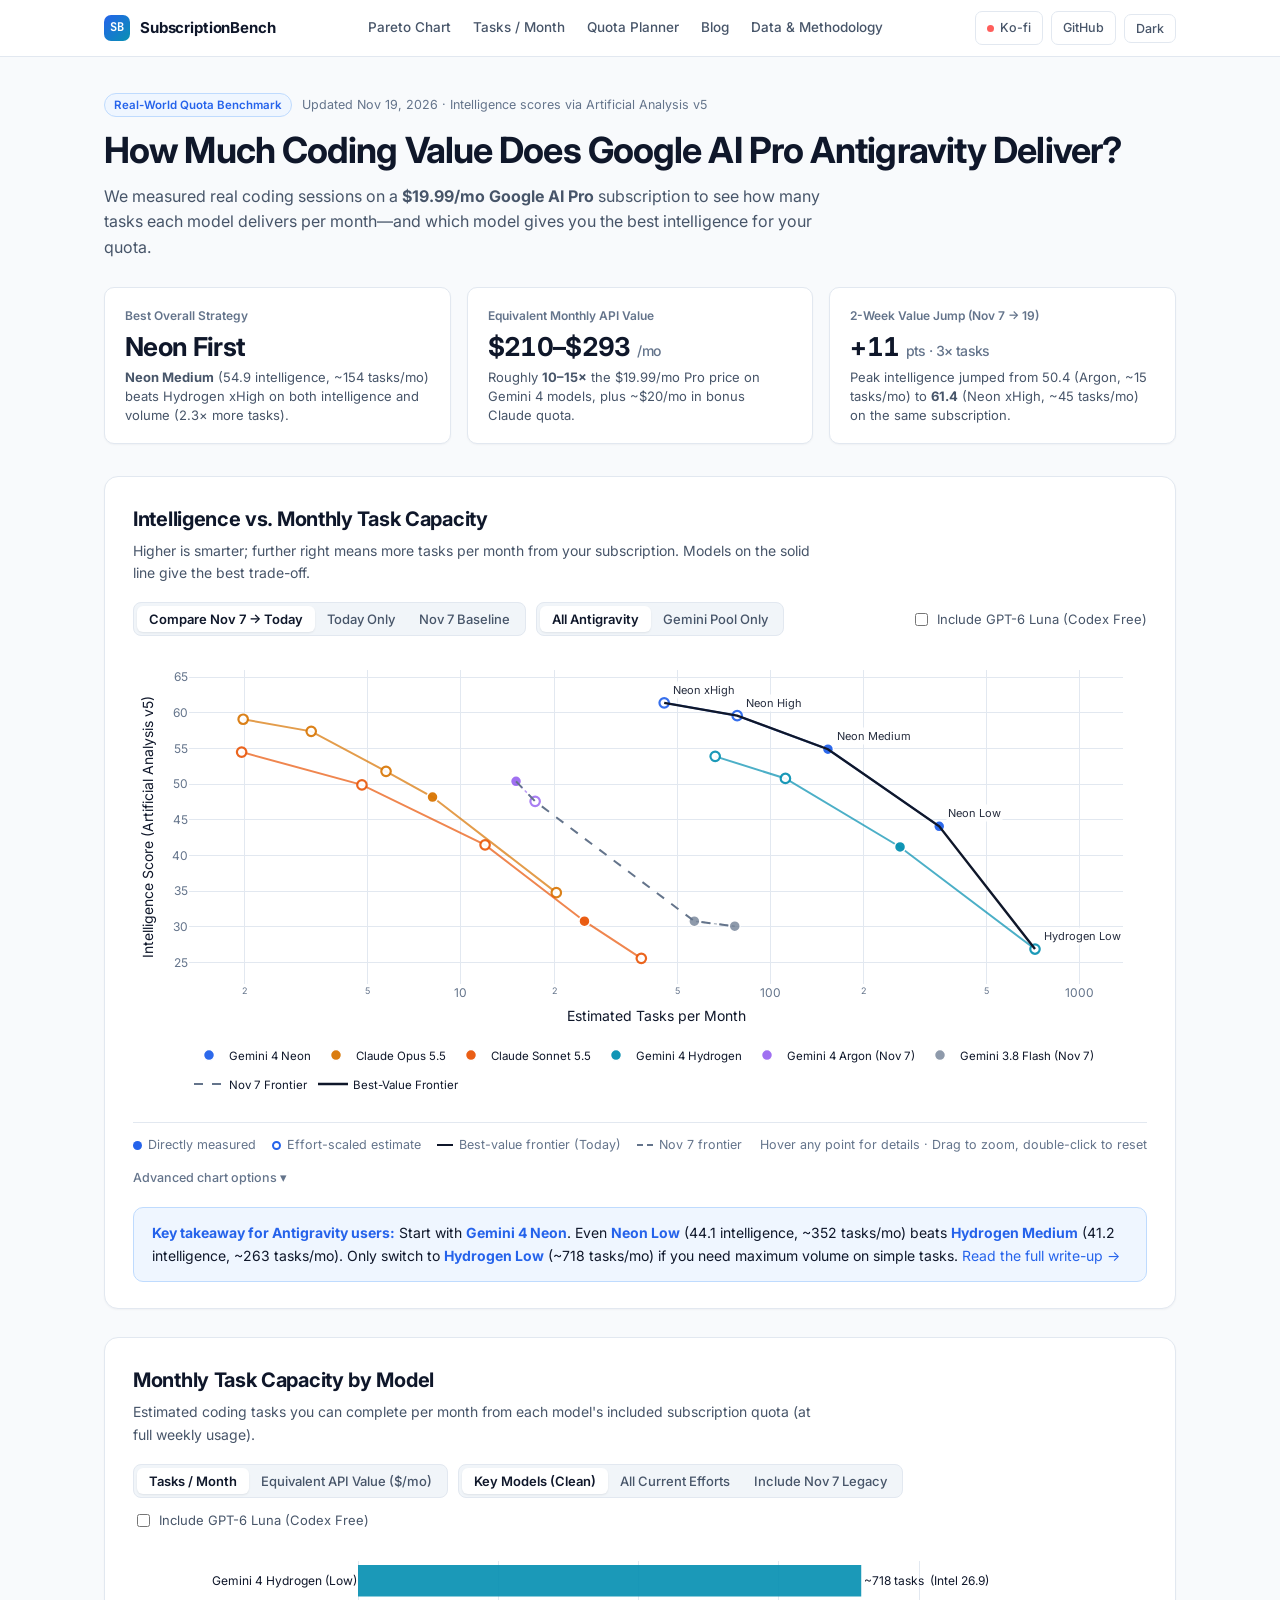
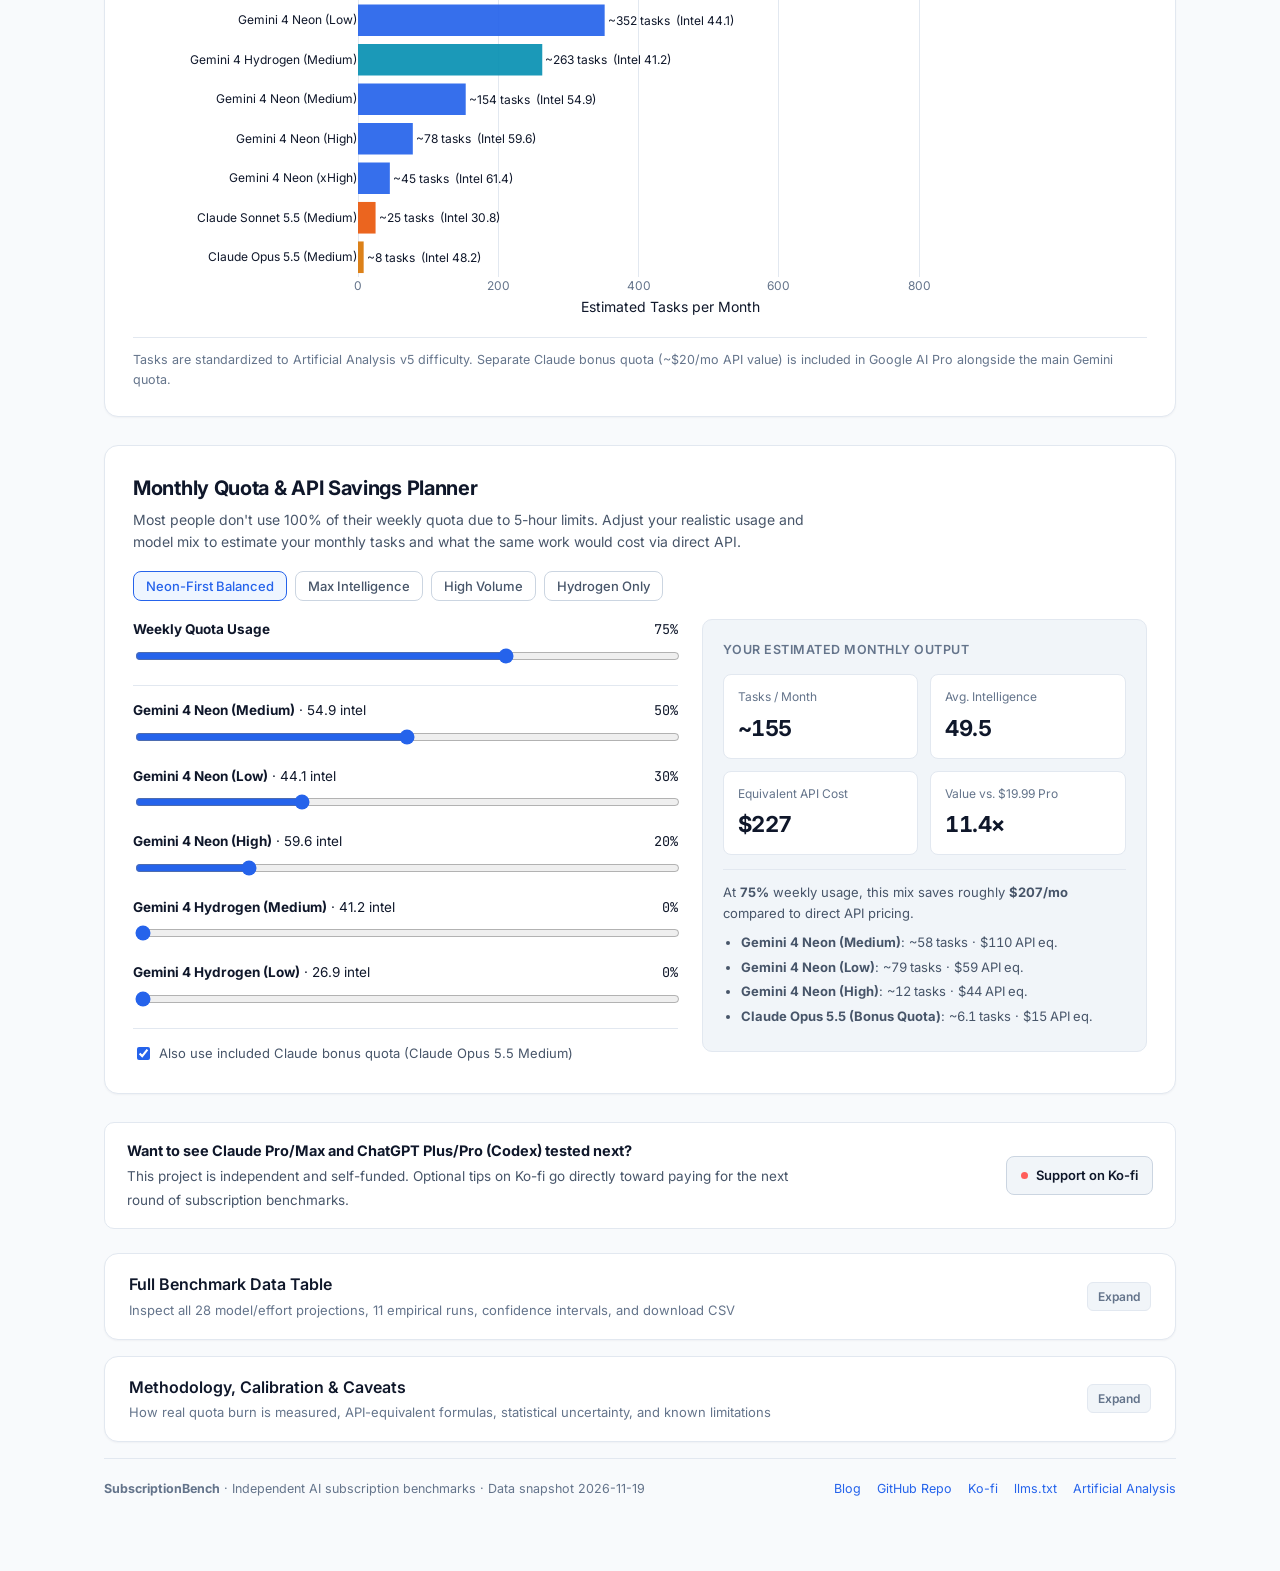
==== commit ade937b6: "feat(site): default to Antigravity-only, add SEO/AI-friendly blog with Post 1, llms.txt & sitemap" ====
--- a/site/index.html
+++ b/site/index.html
@@ -36,6 +36,7 @@
         <a href="#pareto">Pareto Chart</a>
         <a href="#monthly-tasks">Tasks / Month</a>
         <a href="#planner">Quota Planner</a>
+        <a href="./blog/">Blog</a>
         <a href="#deep-dive">Data &amp; Methodology</a>
       </nav>
       <div class="topbar-actions">
@@ -103,17 +104,23 @@
       </div>
 
       <div class="controls-row">
-        <div class="segmented" id="era-toggle" role="group" aria-label="Timeframe">
-          <button type="button" data-value="compare" class="active">Compare Nov 7 → Today</button>
-          <button type="button" data-value="current">Today Only</button>
-          <button type="button" data-value="nov7">Nov 7 Baseline</button>
-        </div>
-
-        <div class="segmented" id="scope-toggle" role="group" aria-label="Subscription scope">
-          <button type="button" data-value="all" class="active">All Tested Models</button>
-          <button type="button" data-value="pro">Google AI Pro Only</button>
-          <button type="button" data-value="gemini">Gemini Pool Only</button>
-        </div>
+        <div class="control-group">
+          <div class="segmented" id="era-toggle" role="group" aria-label="Timeframe">
+            <button type="button" data-value="compare" class="active">Compare Nov 7 → Today</button>
+            <button type="button" data-value="current">Today Only</button>
+            <button type="button" data-value="nov7">Nov 7 Baseline</button>
+          </div>
+
+          <div class="segmented" id="scope-toggle" role="group" aria-label="Antigravity pool filter">
+            <button type="button" data-value="pro" class="active">All Antigravity</button>
+            <button type="button" data-value="gemini">Gemini Pool Only</button>
+          </div>
+        </div>
+
+        <label class="check-toggle">
+          <input type="checkbox" id="toggle-codex-free" />
+          Include GPT-6 Luna (Codex Free)
+        </label>
       </div>
 
       <div id="pareto-chart" class="plot-wrap" aria-label="Intelligence vs Monthly Task Capacity Chart"></div>
@@ -149,7 +156,7 @@
       </details>
 
       <div class="takeaway-strip">
-        <strong>Key takeaway for Antigravity users:</strong> Start with <strong>Gemini 4 Neon</strong>. Even <strong>Neon Low</strong> (44.1 intelligence, ~352 tasks/mo) beats <strong>Hydrogen Medium</strong> (41.2 intelligence, ~263 tasks/mo). Only switch to <strong>Hydrogen Low</strong> (~718 tasks/mo) if you need maximum volume on simple tasks.
+        <strong>Key takeaway for Antigravity users:</strong> Start with <strong>Gemini 4 Neon</strong>. Even <strong>Neon Low</strong> (44.1 intelligence, ~352 tasks/mo) beats <strong>Hydrogen Medium</strong> (41.2 intelligence, ~263 tasks/mo). Only switch to <strong>Hydrogen Low</strong> (~718 tasks/mo) if you need maximum volume on simple tasks. <a href="./blog/neon-vs-hydrogen-antigravity.html">Read the full write-up →</a>
       </div>
     </section>
 
@@ -165,16 +172,23 @@
       </div>
 
       <div class="controls-row">
-        <div class="segmented" id="bar-metric-toggle" role="group" aria-label="Bar chart metric">
-          <button type="button" data-value="tasks" class="active">Tasks / Month</button>
-          <button type="button" data-value="api">Equivalent API Value ($/mo)</button>
-        </div>
-
-        <div class="segmented" id="bar-filter-toggle" role="group" aria-label="Model filter">
-          <button type="button" data-value="defaults" class="active">Key Models (Clean)</button>
-          <button type="button" data-value="current">All Current Efforts</button>
-          <button type="button" data-value="all">Include Nov 7 Legacy</button>
-        </div>
+        <div class="control-group">
+          <div class="segmented" id="bar-metric-toggle" role="group" aria-label="Bar chart metric">
+            <button type="button" data-value="tasks" class="active">Tasks / Month</button>
+            <button type="button" data-value="api">Equivalent API Value ($/mo)</button>
+          </div>
+
+          <div class="segmented" id="bar-filter-toggle" role="group" aria-label="Model filter">
+            <button type="button" data-value="defaults" class="active">Key Models (Clean)</button>
+            <button type="button" data-value="current">All Current Efforts</button>
+            <button type="button" data-value="all">Include Nov 7 Legacy</button>
+          </div>
+        </div>
+
+        <label class="check-toggle">
+          <input type="checkbox" id="toggle-codex-free-bar" />
+          Include GPT-6 Luna (Codex Free)
+        </label>
       </div>
 
       <div id="bar-chart" class="plot-wrap-bar" aria-label="Monthly Tasks and API Value Bar Chart"></div>
@@ -390,8 +404,10 @@
         <strong>SubscriptionBench</strong> · Independent AI subscription benchmarks · Data snapshot <span id="footer-date">2026-11-19</span>
       </div>
       <div class="footer-links">
+        <a href="./blog/">Blog</a>
         <a id="footer-github" href="https://github.com/data-john/SubscriptionBench" target="_blank" rel="noopener noreferrer">GitHub Repo</a>
         <a id="footer-kofi" href="https://ko-fi.com/datajohn" target="_blank" rel="noopener noreferrer">Ko-fi</a>
+        <a href="./llms.txt">llms.txt</a>
         <a href="https://artificialanalysis.ai" target="_blank" rel="noopener noreferrer">Artificial Analysis</a>
       </div>
     </footer>
--- a/site/styles.css
+++ b/site/styles.css
@@ -902,3 +902,167 @@
     padding: 18px 16px;
   }
 }
+
+/* Blog & Article Styles */
+.blog-list {
+  display: grid;
+  gap: 18px;
+  margin-top: 24px;
+}
+
+.post-card {
+  display: block;
+  background: var(--surface);
+  border: 1px solid var(--border);
+  border-radius: var(--radius-lg);
+  padding: 24px 26px;
+  box-shadow: var(--shadow-sm);
+  color: inherit;
+  text-decoration: none;
+  transition: border-color 0.15s, transform 0.15s;
+}
+
+.post-card:hover {
+  border-color: var(--accent);
+  text-decoration: none;
+}
+
+.post-meta {
+  display: flex;
+  flex-wrap: wrap;
+  align-items: center;
+  gap: 10px;
+  font-size: 12.5px;
+  color: var(--text-muted);
+  margin-bottom: 8px;
+}
+
+.post-card h2 {
+  margin: 0 0 8px;
+  font-size: 21px;
+  line-height: 1.25;
+  letter-spacing: -0.015em;
+  color: var(--text);
+}
+
+.post-card p {
+  margin: 0 0 12px;
+  font-size: 14.5px;
+  color: var(--text-secondary);
+}
+
+.post-readmore {
+  font-size: 13.5px;
+  font-weight: 600;
+  color: var(--accent);
+}
+
+.article-wrap {
+  max-width: 780px;
+  margin: 0 auto;
+}
+
+.breadcrumb {
+  font-size: 13px;
+  color: var(--text-muted);
+  margin-bottom: 18px;
+}
+
+.article-header h1 {
+  margin: 0 0 12px;
+  font-size: clamp(26px, 3.4vw, 36px);
+  line-height: 1.18;
+  letter-spacing: -0.025em;
+}
+
+.article-body {
+  font-size: 16px;
+  line-height: 1.72;
+  color: var(--text);
+}
+
+.article-body h2 {
+  margin: 34px 0 12px;
+  font-size: 22px;
+  letter-spacing: -0.015em;
+}
+
+.article-body h3 {
+  margin: 24px 0 8px;
+  font-size: 17px;
+}
+
+.article-body p {
+  margin: 0 0 16px;
+}
+
+.tldr-box {
+  background: var(--accent-soft);
+  border: 1px solid var(--accent-border);
+  border-radius: var(--radius-md);
+  padding: 18px 20px;
+  margin: 22px 0 28px;
+}
+
+.tldr-box h2 {
+  margin: 0 0 8px;
+  font-size: 14px;
+  text-transform: uppercase;
+  letter-spacing: 0.04em;
+  color: var(--accent);
+}
+
+.tldr-box ul {
+  margin: 0;
+  padding-left: 20px;
+  font-size: 14.5px;
+}
+
+.tldr-box li {
+  margin-bottom: 5px;
+}
+
+.article-chart-card {
+  background: var(--surface);
+  border: 1px solid var(--border);
+  border-radius: var(--radius-lg);
+  padding: 18px 20px;
+  margin: 26px 0;
+  box-shadow: var(--shadow-sm);
+}
+
+.article-chart-title {
+  font-size: 15px;
+  font-weight: 700;
+  margin: 0 0 4px;
+}
+
+.article-chart-sub {
+  font-size: 13px;
+  color: var(--text-muted);
+  margin: 0 0 12px;
+}
+
+.faq-list {
+  display: grid;
+  gap: 12px;
+  margin: 18px 0 28px;
+}
+
+.faq-item {
+  background: var(--surface);
+  border: 1px solid var(--border);
+  border-radius: var(--radius-md);
+  padding: 16px 18px;
+}
+
+.faq-item h3 {
+  margin: 0 0 6px;
+  font-size: 15.5px;
+}
+
+.faq-item p {
+  margin: 0;
+  font-size: 14.5px;
+  color: var(--text-secondary);
+}
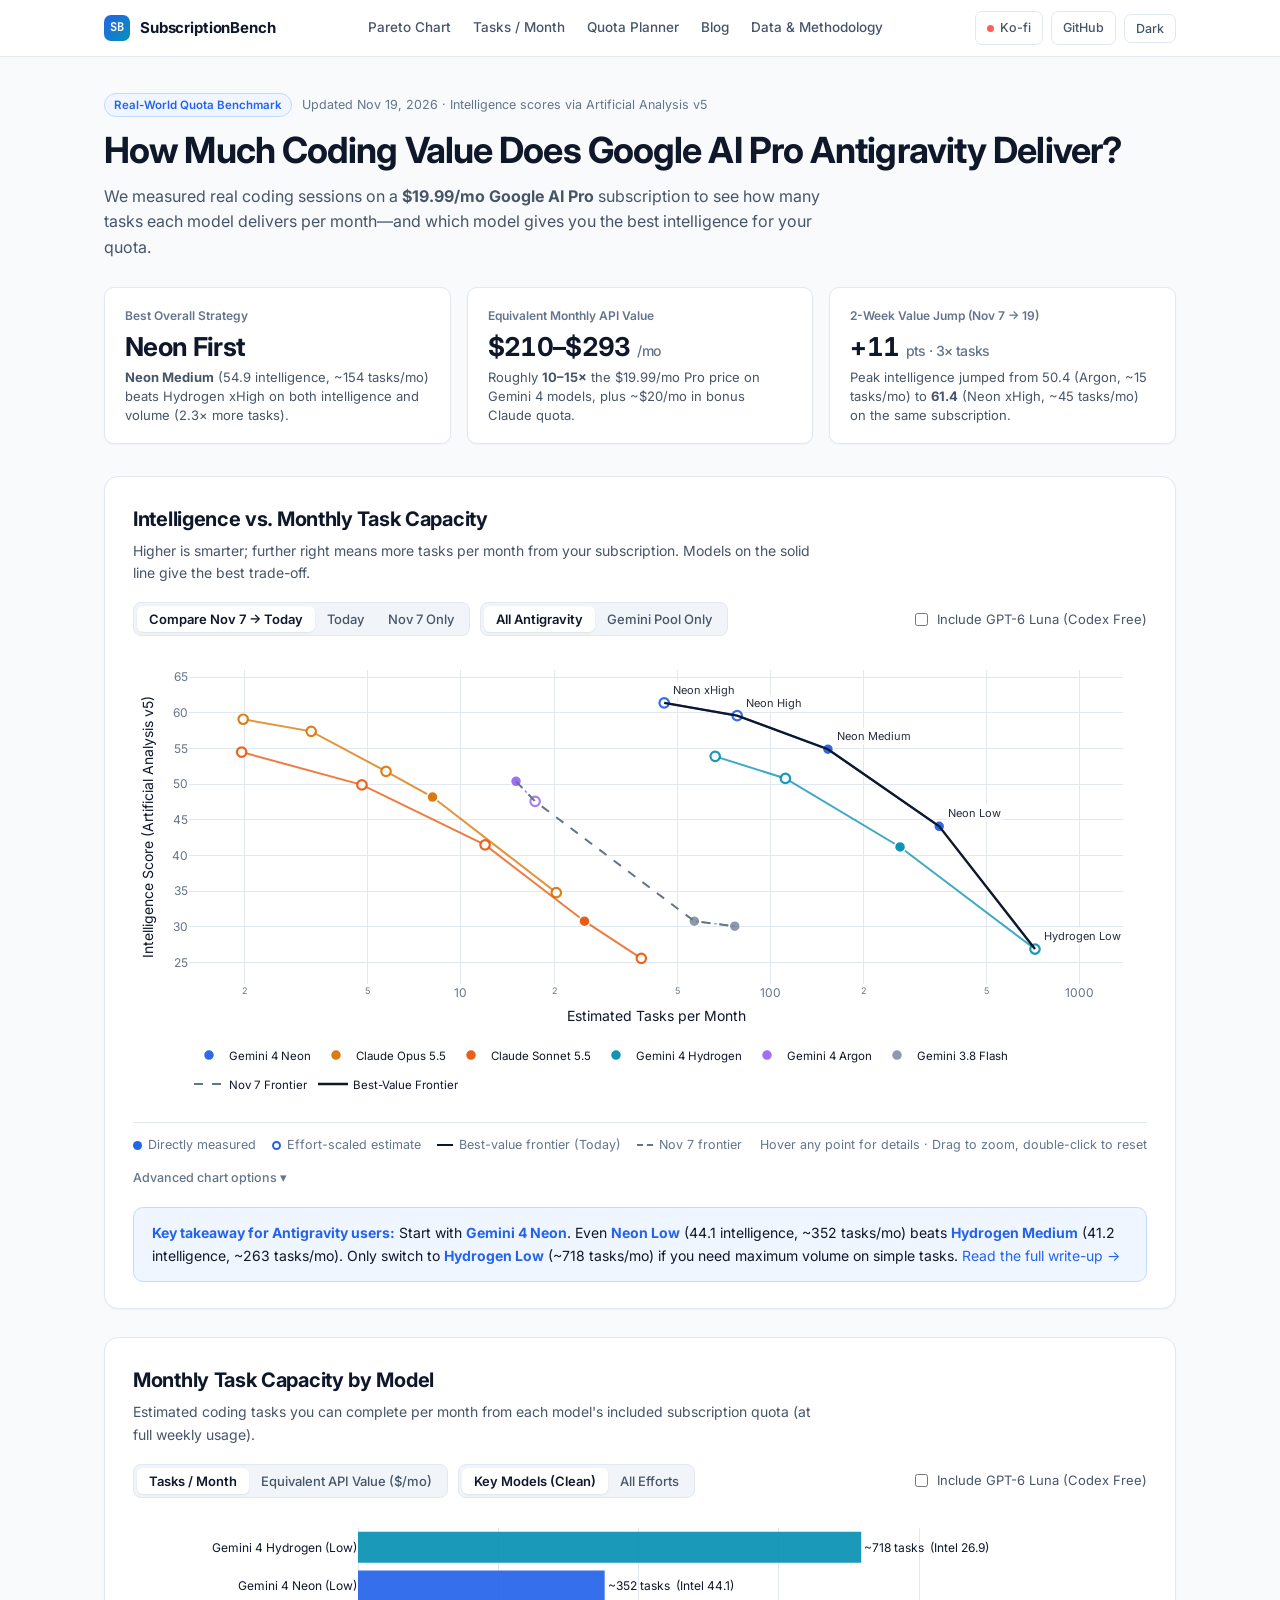
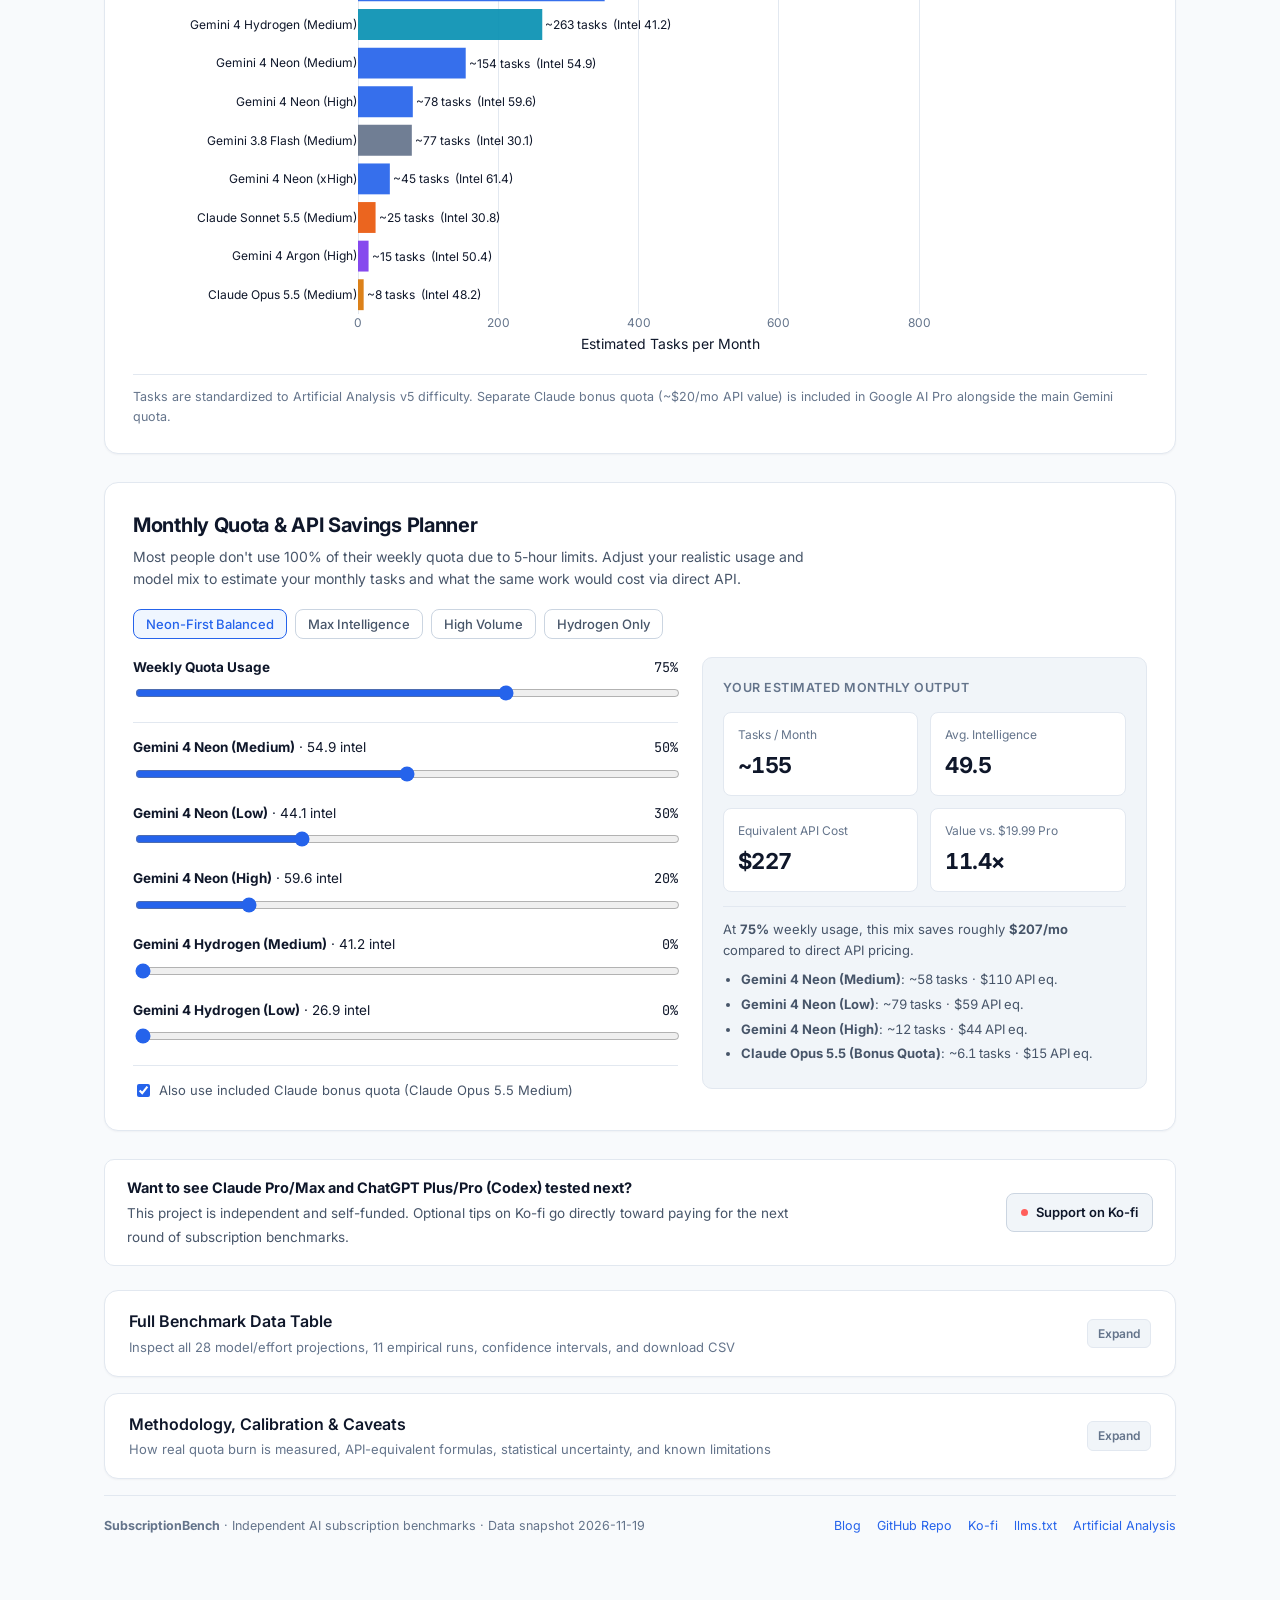
==== commit 72825ccf: "fix(site): include Flash and Argon in Today Antigravity views" ====
--- a/site/index.html
+++ b/site/index.html
@@ -107,8 +107,8 @@
         <div class="control-group">
           <div class="segmented" id="era-toggle" role="group" aria-label="Timeframe">
             <button type="button" data-value="compare" class="active">Compare Nov 7 → Today</button>
-            <button type="button" data-value="current">Today Only</button>
-            <button type="button" data-value="nov7">Nov 7 Baseline</button>
+            <button type="button" data-value="current">Today</button>
+            <button type="button" data-value="nov7">Nov 7 Only</button>
           </div>
 
           <div class="segmented" id="scope-toggle" role="group" aria-label="Antigravity pool filter">
@@ -180,8 +180,7 @@
 
           <div class="segmented" id="bar-filter-toggle" role="group" aria-label="Model filter">
             <button type="button" data-value="defaults" class="active">Key Models (Clean)</button>
-            <button type="button" data-value="current">All Current Efforts</button>
-            <button type="button" data-value="all">Include Nov 7 Legacy</button>
+            <button type="button" data-value="all">All Efforts</button>
           </div>
         </div>
 
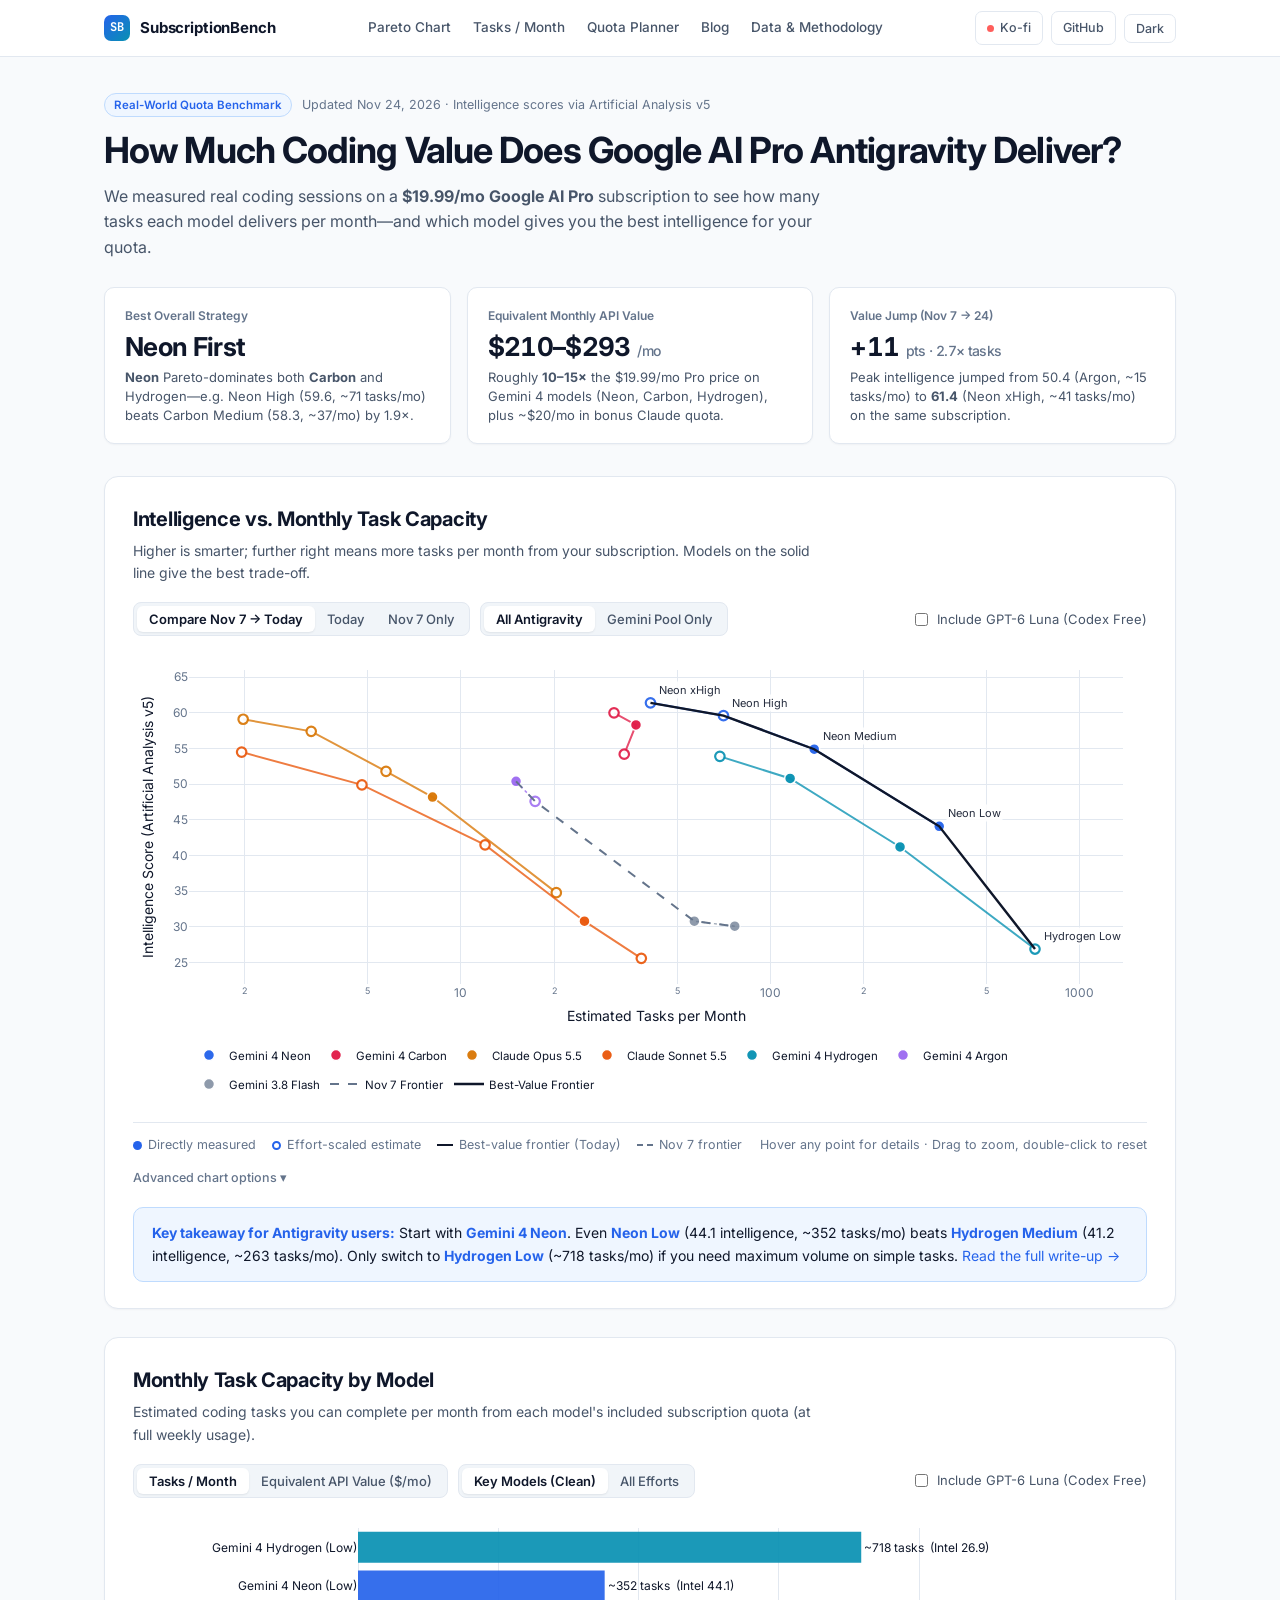
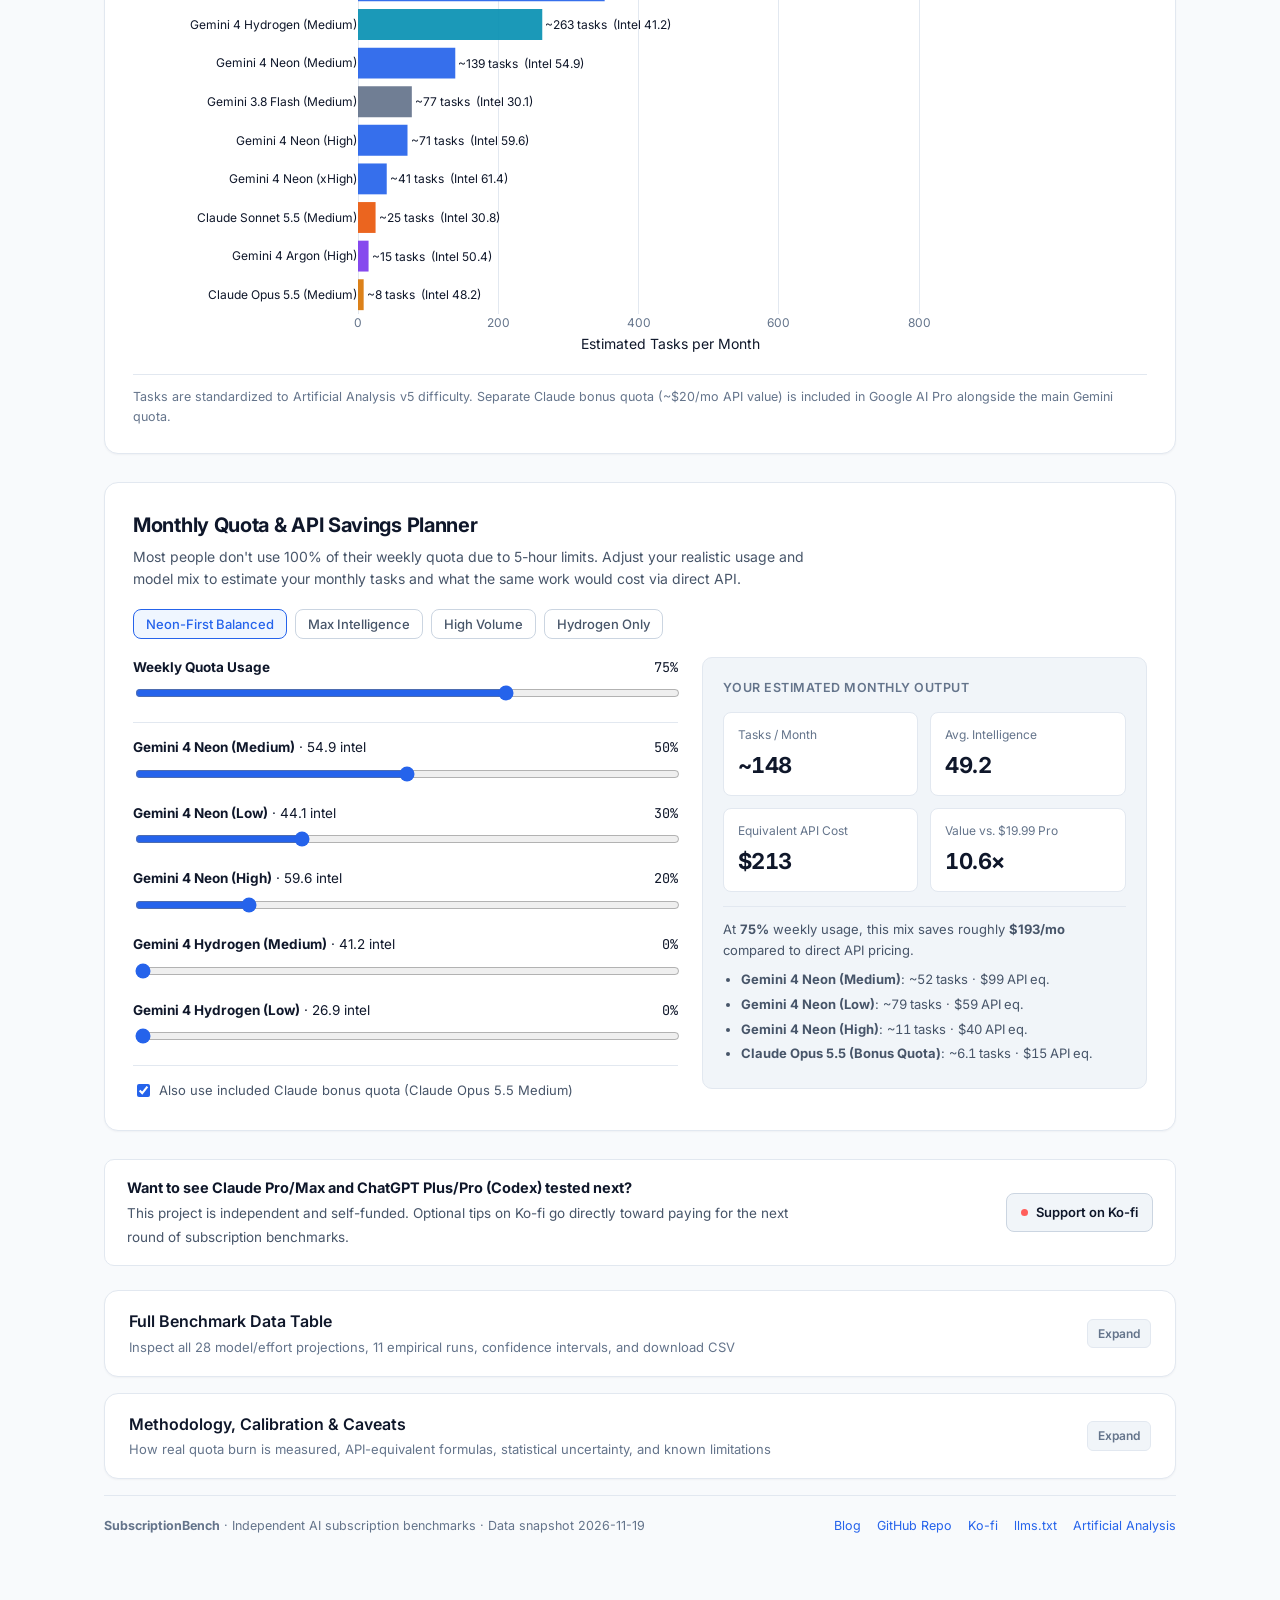
==== commit bf513a7b: "feat(site): add Gemini 4 Carbon results and Carbon vs Neon blog post" ====
--- a/site/index.html
+++ b/site/index.html
@@ -6,7 +6,7 @@
   <title>SubscriptionBench — Google AI Pro Antigravity Benchmark</title>
   <meta
     name="description"
-    content="Real-world monthly task capacity, intelligence, and API-equivalent value for Google AI Pro Antigravity (Gemini 4 Neon, Hydrogen, Claude 5.5) and Codex Free."
+    content="Real-world monthly task capacity, intelligence, and API-equivalent value for Google AI Pro Antigravity (Gemini 4 Neon, Carbon, Hydrogen, Claude 5.5) and Codex Free."
   />
   <meta property="og:title" content="SubscriptionBench — Antigravity Value &amp; Model Strategy" />
   <meta
@@ -14,6 +14,8 @@
     content="How Google AI Pro Antigravity value jumped with Gemini 4 Hydrogen &amp; Neon—and why Neon-first gives the best intelligence for your quota."
   />
   <meta property="og:type" content="website" />
+  <meta property="og:image" content="https://data-john.github.io/SubscriptionBench/og-image.png" />
+  <meta name="twitter:card" content="summary_large_image" />
   <link rel="preconnect" href="https://fonts.googleapis.com" />
   <link rel="preconnect" href="https://fonts.gstatic.com" crossorigin />
   <link
@@ -24,6 +26,7 @@
   <script src="https://cdn.plot.ly/plotly-2.35.2.min.js" defer></script>
   <script src="./config.js" defer></script>
   <script src="./app.js" defer></script>
+  <script data-goatcounter="https://datajohn.goatcounter.com/count" async src="//gc.zgo.at/count.js"></script>
 </head>
 <body>
   <header class="topbar">
@@ -59,7 +62,7 @@
     <section class="hero">
       <div class="hero-eyebrow">
         <span class="pill-tag">Real-World Quota Benchmark</span>
-        <span id="meta-snapshot">Updated Nov 19, 2026 · Intelligence scores via Artificial Analysis v5</span>
+        <span id="meta-snapshot">Updated Nov 24, 2026 · Intelligence scores via Artificial Analysis v5</span>
       </div>
       <h1>How Much Coding Value Does Google AI Pro Antigravity Deliver?</h1>
       <p class="hero-lead">
@@ -72,21 +75,21 @@
           <div class="kpi-label">Best Overall Strategy</div>
           <div class="kpi-value">Neon First</div>
           <div class="kpi-sub">
-            <strong>Neon Medium</strong> (54.9 intelligence, ~154 tasks/mo) beats Hydrogen xHigh on both intelligence and volume (2.3× more tasks).
+            <strong>Neon</strong> Pareto-dominates both <strong>Carbon</strong> and Hydrogen—e.g. Neon High (59.6, ~71 tasks/mo) beats Carbon Medium (58.3, ~37/mo) by 1.9×.
           </div>
         </div>
         <div class="kpi-card">
           <div class="kpi-label">Equivalent Monthly API Value</div>
           <div class="kpi-value tabular">$210–$293 <span class="kpi-unit">/mo</span></div>
           <div class="kpi-sub">
-            Roughly <strong>10–15×</strong> the $19.99/mo Pro price on Gemini 4 models, plus ~$20/mo in bonus Claude quota.
+            Roughly <strong>10–15×</strong> the $19.99/mo Pro price on Gemini 4 models (Neon, Carbon, Hydrogen), plus ~$20/mo in bonus Claude quota.
           </div>
         </div>
         <div class="kpi-card">
-          <div class="kpi-label">2-Week Value Jump (Nov 7 → 19)</div>
-          <div class="kpi-value tabular">+11 <span class="kpi-unit">pts · 3× tasks</span></div>
+          <div class="kpi-label">Value Jump (Nov 7 → 24)</div>
+          <div class="kpi-value tabular">+11 <span class="kpi-unit">pts · 2.7× tasks</span></div>
           <div class="kpi-sub">
-            Peak intelligence jumped from 50.4 (Argon, ~15 tasks/mo) to <strong>61.4</strong> (Neon xHigh, ~45 tasks/mo) on the same subscription.
+            Peak intelligence jumped from 50.4 (Argon, ~15 tasks/mo) to <strong>61.4</strong> (Neon xHigh, ~41 tasks/mo) on the same subscription.
           </div>
         </div>
       </div>
--- a/site/styles.css
+++ b/site/styles.css
@@ -1066,3 +1066,42 @@
   font-size: 14.5px;
   color: var(--text-secondary);
 }
+
+.tldr-stats {
+  display: grid;
+  grid-template-columns: repeat(4, minmax(0, 1fr));
+  gap: 10px;
+  margin: 14px 0 12px;
+}
+
+.tldr-stat {
+  background: var(--surface);
+  border: 1px solid var(--border);
+  border-radius: 8px;
+  padding: 10px 12px;
+}
+
+.tldr-stat-name {
+  font-size: 12px;
+  font-weight: 600;
+  color: var(--text-muted);
+}
+
+.tldr-stat-num {
+  font-size: 20px;
+  font-weight: 700;
+  letter-spacing: -0.02em;
+  color: var(--text);
+  line-height: 1.25;
+}
+
+.tldr-stat-sub {
+  font-size: 12px;
+  color: var(--text-secondary);
+}
+
+@media (max-width: 640px) {
+  .tldr-stats {
+    grid-template-columns: repeat(2, minmax(0, 1fr));
+  }
+}
